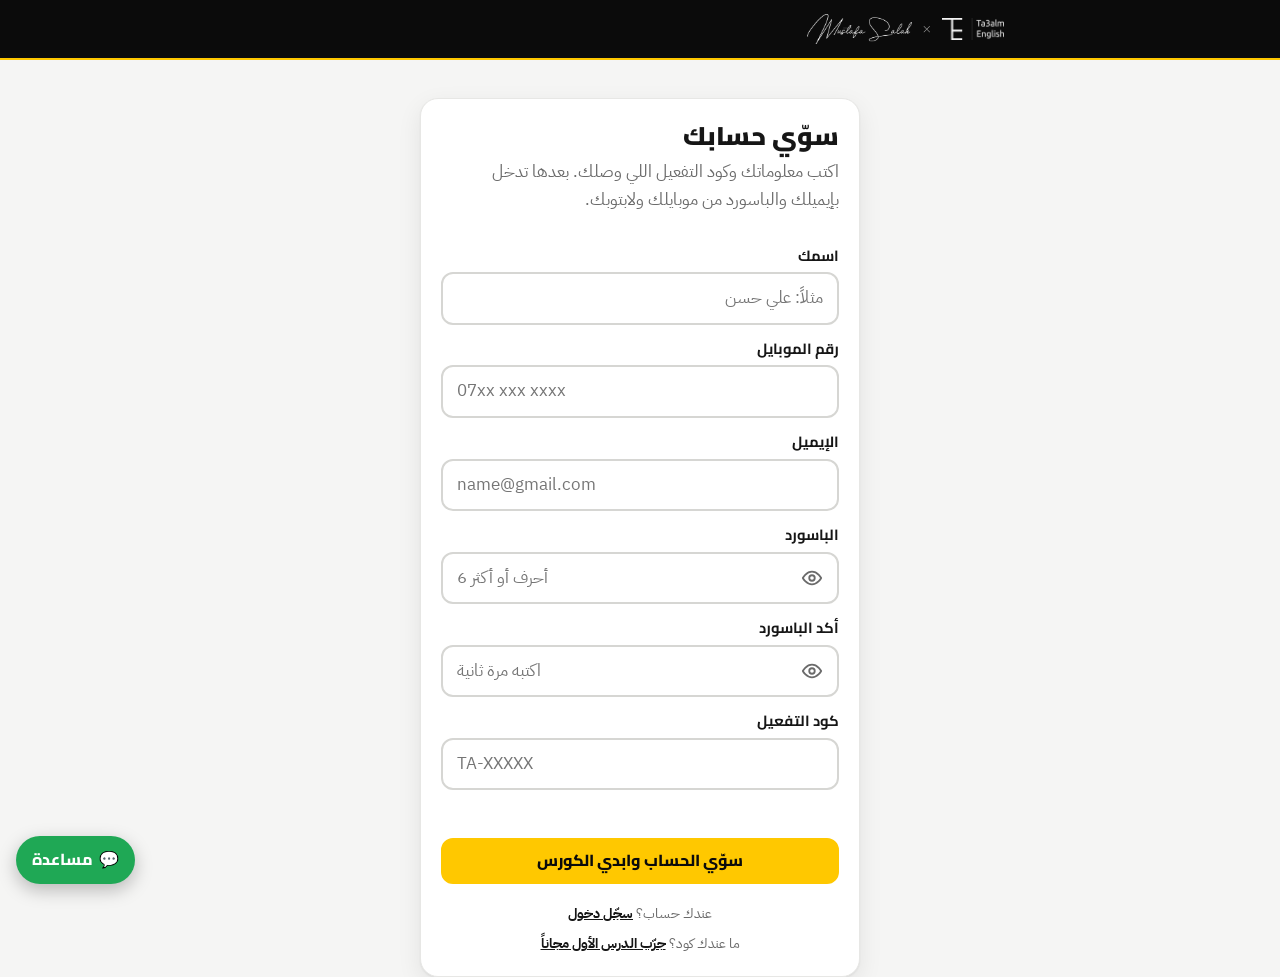
==== learn/index.html @ dda0426f "Student page v2: calm home, separate daily card, 'دروسي' page with lectures and homework tabs, botto" ====
<!DOCTYPE html>
<html lang="ar" dir="rtl">
<head>
<meta charset="utf-8">
<meta name="robots" content="noindex, nofollow, noarchive">
<meta name="viewport" content="width=device-width,initial-scale=1,viewport-fit=cover">
<meta name="theme-color" content="#0B0B0B">
<title>كورس مصطفى صلاح</title>
<meta name="description" content="منصة كورس مصطفى صلاح: محاضراتك وواجباتك يوم بيوم.">
<link rel="preconnect" href="https://fonts.googleapis.com">
<link rel="preconnect" href="https://fonts.gstatic.com" crossorigin>
<link href="https://fonts.googleapis.com/css2?family=Cairo:wght@600;700;800;900&family=IBM+Plex+Sans+Arabic:wght@300;400;500;600;700&display=swap" rel="stylesheet">
<link rel="stylesheet" href="/learn/shared.css">
<style>
.hero{background:var(--yellow);color:var(--black)}
.hero .inner{padding-block:26px 30px}
.hero h1{font-size:clamp(1.5rem,5vw,2.1rem);font-weight:900}
.hero .tag{font:600 1rem/1.5 var(--font-display);margin-top:4px}
.hero .meta{display:flex;gap:8px;flex-wrap:wrap;margin-top:12px}
.hero .meta .pill{background:rgba(255,255,255,.55);border-color:rgba(0,0,0,.12);color:var(--black)}
main .inner{padding-block:22px 60px}
section+section{margin-top:26px}
.sec-h{display:flex;align-items:baseline;gap:10px;margin-bottom:12px}
.sec-h h2{font-size:1.2rem;font-weight:800}

/* login */
.login{max-width:440px;margin:40px auto 0}
.login h1{font-size:1.6rem;font-weight:900}
.login .sub{margin:4px 0 18px}

/* day cards */
.day{overflow:hidden}
.day > summary{list-style:none;cursor:pointer;display:flex;align-items:center;gap:12px;padding:16px 18px}
.day > summary::-webkit-details-marker{display:none}
.dnum{flex:none;width:52px;height:52px;border-radius:14px;background:var(--paper);border:1px solid var(--line);display:flex;flex-direction:column;align-items:center;justify-content:center;font:900 1.15rem/1 var(--font-display)}
.dnum small{font:700 .62rem/1.2 var(--font-display);color:var(--muted)}
.day.today .dnum{background:var(--yellow);border-color:var(--yellow)}
.dtitle{flex:1;min-width:0}
.dtitle h3{font-size:1.02rem;font-weight:800}
.dtitle .k{font:700 .78rem/1.4 var(--font-display);color:var(--muted)}
.chev{flex:none;transition:transform .2s;color:var(--muted)}
.day[open] .chev{transform:rotate(180deg)}
.dbody{padding:0 18px 20px;display:flex;flex-direction:column;gap:16px}
.blk{border-top:1px dashed var(--line-2);padding-top:14px;display:flex;flex-direction:column;gap:10px}
.blk h4{margin:0;font:800 .98rem/1.4 var(--font-display)}
.note{background:var(--yellow-wash);border:1px solid #F2DE92;border-radius:12px;padding:12px 14px}
.sub-item{background:var(--paper);border:1px solid var(--line);border-radius:12px;padding:12px;display:flex;flex-direction:column;gap:8px}
.fb{background:var(--green-soft);border:1px solid #BFE6CF;border-radius:10px;padding:10px 12px;white-space:pre-wrap}
.fb b{font-family:var(--font-display)}
.days{display:flex;flex-direction:column;gap:12px}
.lockd{display:flex;align-items:center;gap:12px;padding:12px 16px;border-radius:14px;border:1px dashed var(--line-2);color:var(--muted)}
.lockd b{color:var(--ink-2);font-family:var(--font-display)}
.intro-grid{display:grid;gap:14px}
.day-open{all:unset;box-sizing:border-box;width:100%;cursor:pointer;display:flex;align-items:center;gap:12px;padding:16px 18px}
.day-open:focus-visible{outline:3px solid var(--black);outline-offset:-3px;border-radius:18px}
.day .go{flex:none;font:800 .88rem/1 var(--font-display);color:var(--ink-2)}
.day.today{border-color:var(--yellow)}
.today{padding:20px;display:flex;flex-direction:column;gap:6px;border:2px solid var(--black);box-shadow:0 5px 0 var(--black)}
.t-k{font:900 .9rem/1.4 var(--font-display);color:var(--gold)}
.t-sub{font:700 .82rem/1.4 var(--font-display);color:var(--muted)}
.t-title{font-size:1.45rem;font-weight:900;text-align:right}
.steps{list-style:none;margin:10px 0 6px;padding:0;display:flex;flex-direction:column;gap:8px}
.steps li{display:flex;align-items:center;gap:10px;font-weight:600}
.steps .ic{flex:none;width:26px;height:26px;border-radius:50%;border:2px solid var(--line-2);display:grid;place-items:center;font:900 .8rem/1 var(--font-display);background:#fff}
.steps li.ok{color:var(--muted)}
.steps li.ok .ic{background:var(--yellow);border-color:var(--black);color:var(--black)}
.steps li.wait .ic{border-color:var(--gold);background:var(--yellow-soft)}
.t-go{margin-top:6px;min-height:52px;font-size:1.05rem}
.t-next{text-align:center;margin-top:4px}
.fbnote{all:unset;box-sizing:border-box;cursor:pointer;width:100%;display:flex;align-items:center;gap:12px;padding:14px 16px;margin-bottom:18px;border-radius:16px;background:var(--green-soft);border:2px solid var(--green);color:var(--ink)}
.fbnote .fb-ic{font-size:1.6rem}
.fbnote .go{margin-inline-start:auto;font-weight:900}
#mtn{max-width:330px;margin-inline:auto}
.chps{display:flex;flex-wrap:wrap;gap:6px;justify-content:center;margin-bottom:12px}
.chp{padding:4px 12px 6px;border-radius:999px;font:800 .8rem/1.4 var(--font-display);border:1.5px solid var(--line-2);background:#fff;color:var(--muted)}
.chp.cur{background:var(--yellow);border-color:var(--black);color:var(--black)}
.chp.done{background:var(--green-soft);border-color:#BFE6CF;color:var(--green)}
.hero{position:relative;overflow:hidden}
.hero .inner{position:relative;z-index:1}
.hero::before{content:"";position:absolute;width:300px;height:300px;inset-inline-end:-90px;top:-70px;border-radius:50%;border:44px solid rgba(255,255,255,.28)}
.links{display:flex;flex-direction:column;gap:6px;align-items:flex-start}
.links{align-items:center;text-align:center;margin-top:4px}
.links a{color:var(--ink);font-weight:700}
.links span{color:var(--muted)}
.sent-box{background:var(--yellow-wash);border:1px solid #F2DE92;border-radius:14px;padding:14px;color:var(--ink,#111);font-size:1rem;line-height:1.8}
.pre{margin-bottom:12px;background:var(--yellow-wash);border-color:#F2DE92}
.pre-ok{text-align:center;align-items:center;line-height:1.7}.pre-ok-ic{font-size:2.4rem;line-height:1}.pre-ok-t{font-family:var(--font-display);font-size:1.35rem}.pre-ok-go{font-weight:700}
.mtn-svg{direction:ltr;display:block;width:100%;height:auto;border-radius:22px;border:2px solid var(--black);box-shadow:0 5px 0 var(--black);font-family:var(--font-body);background:#fff}
.mtn-sky{fill:var(--yellow-wash)} .mtn-sun{fill:var(--yellow);opacity:.9} .mtn-far{fill:#D9D6CB}
.mtn-main{fill:var(--black)} .mtn-snow{fill:#fff} .mtn-shade{fill:#2b2b2b}
.mtn-trail{fill:none;stroke:#5a5a5a;stroke-width:5;stroke-dasharray:2 9;stroke-linecap:round}
.mtn-prog{fill:none;stroke:var(--yellow);stroke-width:6;stroke-linecap:round}
.mtn-flag line{stroke:#fff;stroke-width:3} .mtn-flag-cloth{fill:var(--yellow);stroke:var(--black);stroke-width:1.5}
.mtn-camp{cursor:pointer} .mtn-camp:focus{outline:none}
.mtn-dot{fill:#3a3a3a;stroke:#8a8a8a;stroke-width:3}
.mtn-num{font:900 15px var(--font-body);text-anchor:middle;fill:#cfcfcf;pointer-events:none}
.mtn-camp.todo .mtn-num{font-size:12px}
.mtn-camp.done .mtn-dot{fill:var(--yellow);stroke:var(--black)} .mtn-camp.done .mtn-num{fill:var(--black)}
.mtn-camp.open .mtn-dot{fill:#fff;stroke:#bdbab0} .mtn-camp.open .mtn-num{fill:var(--black)}
.mtn-camp.cur .mtn-dot{fill:#fff;stroke:var(--yellow);stroke-width:4} .mtn-camp.cur .mtn-num{fill:var(--black)}
.mtn-pulse{fill:none;stroke:var(--yellow);stroke-width:3;transform-box:fill-box;transform-origin:center;animation:mtnpulse 1.8s ease-out infinite}
@keyframes mtnpulse{0%{transform:scale(.8);opacity:1}100%{transform:scale(1.6);opacity:0}}
.mtn-camp:focus-visible .mtn-dot{stroke:#fff;stroke-width:4}
.mtn-chip{fill:#fff;stroke:var(--black);stroke-width:1.5}
.mtn-camp.todo .mtn-chip{fill:#ECEAE2;stroke:#9a978d} .mtn-camp.cur .mtn-chip{fill:var(--yellow)}
.mtn-lab-t{font:800 13px var(--font-display);fill:#141414}
.mtn-lab.r .mtn-lab-t{text-anchor:start} .mtn-lab.l .mtn-lab-t{text-anchor:end} .mtn-lab.top .mtn-lab-t{text-anchor:middle}
.mtn-camp.todo .mtn-lab-t{fill:#6d6a62}
.mtn-climber{pointer-events:none} .mtn-climber-b{fill:#fff;stroke:var(--black);stroke-width:2.5} .mtn-climber-e{font-size:17px;text-anchor:middle}
/* clean dashboard */
.prog{position:relative;height:8px;border-radius:99px;background:rgba(0,0,0,.14);overflow:hidden;margin-top:14px;max-width:420px}
.prog i{position:absolute;top:0;bottom:0;right:0;width:0;background:var(--black);border-radius:99px;transition:width .6s}
#paidView,#freeView{display:flex;flex-direction:column;gap:22px}
#paidView[hidden],#freeView[hidden]{display:none}
.today .t-title{margin-top:2px}
.t-hint{text-align:center;color:var(--muted);font-weight:600;margin-top:2px}
.t-daily{text-align:center;font-weight:700;font-size:.92rem;color:var(--ink-2)}
.t-miss{text-align:center;font-weight:700;color:var(--red);font-size:.92rem}
.t-v{display:flex;flex-direction:column;gap:8px;margin-top:8px}
.t-v b{font-family:var(--font-display)}
.rows{padding:0;overflow:hidden}
.drow{all:unset;box-sizing:border-box;cursor:pointer;width:100%;display:flex;align-items:center;gap:12px;padding:13px 16px;border-bottom:1px solid var(--line)}
.drow:last-child{border-bottom:0}
.drow:focus-visible{outline:3px solid var(--black);outline-offset:-3px}
.dn{flex:none;width:34px;height:34px;border-radius:10px;background:var(--paper);display:grid;place-items:center;font:900 .95rem/1 var(--font-display)}
.dt{flex:1;min-width:0;white-space:nowrap;overflow:hidden;text-overflow:ellipsis}
.dt b{font:700 .97rem/1.4 var(--font-display)}
.dt b.en{direction:ltr;unicode-bidi:isolate}
.st{flex:none;font:800 .78rem/1 var(--font-display);padding:5px 9px 7px;border-radius:99px}
.st.todo{background:var(--line);color:var(--ink-2)}
.st.ok{background:var(--green-soft);color:var(--green)} .st.wait{background:var(--yellow-soft);color:var(--gold)} .st.bad{background:var(--red-soft);color:var(--red)}
.chev{flex:none;color:var(--muted);font-size:1.3rem;line-height:1}
.row-more{all:unset;box-sizing:border-box;cursor:pointer;width:100%;text-align:center;padding:13px;min-height:48px;font:800 .9rem/1 var(--font-display);color:var(--ink-2)}
.wide{width:100%}
.start-vids{padding:16px;display:grid;gap:16px}
@media (min-width:640px){.start-vids{grid-template-columns:1fr 1fr}}
.start-vids .t-v{margin:0}
.fsteps{list-style:none;margin:0;padding:0;display:flex;flex-direction:column;gap:14px}
.fstep{display:flex;gap:14px;padding:18px;align-items:flex-start}
.fn{flex:none;width:34px;height:34px;border-radius:50%;background:var(--black);color:var(--yellow);display:grid;place-items:center;font:900 1rem/1 var(--font-display)}
.fb-body{flex:1;min-width:0;display:flex;flex-direction:column;gap:10px}
.fb-body h3{font-size:1.15rem;font-weight:900}
.fb-body p{margin:0}
.fstep .pre{margin:0;background:none;border:0;box-shadow:none;padding:0}
.pre-done{padding:18px;display:flex;flex-direction:column;gap:6px;background:var(--yellow-wash);border-color:#F2DE92;line-height:1.8}
.pre-done p{margin:0}
.pre-done .pre-ok-t{font:900 1.2rem/1.4 var(--font-display)}
.pre-done .pre-ok-go{font-weight:700}
.actd{padding:14px 18px}
.actd summary{cursor:pointer;font:800 .95rem/1.4 var(--font-display);list-style:none}
.actd summary::-webkit-details-marker{display:none}
.actd form{margin-top:10px}
.lesson-body{flex:1;overflow:auto;padding-block:18px 40px}
.lesson-body .stack{gap:10px}
.lesson-body b{font-family:var(--font-display)}
/* home v2 */
.prog{height:10px!important;background:rgba(255,255,255,.75)!important;max-width:none!important}
.prog i{background:var(--black)!important}
.intro-top{padding:16px;display:flex;flex-direction:column;gap:10px}
.intro-top h2{font-size:1.15rem;font-weight:900}
.dcard{all:unset;box-sizing:border-box;cursor:pointer;width:100%;display:flex;align-items:center;gap:14px;padding:14px 16px;min-height:64px;border-radius:18px;background:var(--card);border:1px solid var(--line);box-shadow:var(--shadow)}
.dcard:focus-visible{outline:3px solid var(--black);outline-offset:2px}
.dcard .d-ic{flex:none;width:44px;height:44px;border-radius:50%;background:var(--yellow-soft);display:grid;place-items:center;font-size:1.3rem}
.dcard .d-tx{flex:1;min-width:0;display:flex;flex-direction:column}
.dcard .d-k{font:700 .9rem/1.4 var(--font-display);color:var(--muted)}
.dcard .d-t{font:800 1.05rem/1.4 var(--font-display);direction:ltr;text-align:right;unicode-bidi:isolate}
.dcard .d-ok{flex:none;font:800 .9rem/1 var(--font-display);color:var(--green)}
.all-link{all:unset;box-sizing:border-box;cursor:pointer;align-self:flex-start;min-height:44px;display:inline-flex;align-items:center;font:800 1rem/1 var(--font-display);color:var(--ink);text-decoration:underline;text-underline-offset:5px}
.miss-line{all:unset;box-sizing:border-box;cursor:pointer;width:100%;min-height:44px;display:flex;align-items:center;gap:8px;padding:10px 14px;border-radius:12px;background:var(--yellow-wash);color:var(--ink-2);font:600 1rem/1.5 var(--font-body)}
.miss-line .go{margin-inline-start:auto;font-weight:800}
.logout-link{all:unset;box-sizing:border-box;cursor:pointer;display:block;margin:36px auto 0;min-height:44px;padding:10px 16px;color:var(--muted);font:600 1rem/1.5 var(--font-body);text-decoration:underline;text-underline-offset:4px}
.t-next{font-size:1rem!important}
.drow{min-height:56px}
.dt b{font-size:1rem}
/* bottom navigation */
body.has-nav main .inner{padding-bottom:110px}
.bnav{position:fixed;inset:auto 0 0 0;z-index:60;display:flex;background:var(--black);padding-bottom:env(safe-area-inset-bottom,0px);box-shadow:0 -2px 0 var(--yellow)}
.bnav button{all:unset;box-sizing:border-box;cursor:pointer;flex:1;min-height:60px;display:flex;flex-direction:column;align-items:center;justify-content:center;gap:2px;color:#bbb;font:800 .95rem/1.2 var(--font-display)}
.bnav button span{font-size:1.25rem;line-height:1}
.bnav button[aria-current="page"]{color:var(--yellow)}
.bnav button:focus-visible{outline:3px solid var(--yellow);outline-offset:-4px}
/* WhatsApp help, bottom left on every page */
.wa-help{position:fixed;left:max(16px,env(safe-area-inset-left,0px));bottom:calc(16px + env(safe-area-inset-bottom,0px));z-index:110;display:inline-flex;align-items:center;gap:6px;min-height:48px;padding:0 16px 2px;border-radius:999px;background:#1FA855;color:#fff;font:800 1rem/1 var(--font-display);text-decoration:none;box-shadow:0 6px 18px rgba(0,0,0,.25)}
body.has-nav .wa-help{bottom:calc(76px + env(safe-area-inset-bottom,0px))}
body.in-lesson .wa-help{bottom:calc(16px + env(safe-area-inset-bottom,0px))}
/* my lessons */
.page-h{font-size:1.5rem;font-weight:900;margin-bottom:14px}
.tabs{display:flex;gap:6px;padding:5px;border-radius:16px;background:var(--line);margin-bottom:18px}
.tabs button{all:unset;box-sizing:border-box;cursor:pointer;flex:1;min-height:46px;display:grid;place-items:center;border-radius:12px;font:800 1.02rem/1 var(--font-display);color:var(--ink-2)}
.tabs button[aria-selected="true"]{background:var(--card);color:var(--black);box-shadow:var(--shadow)}
.tabs button:focus-visible{outline:3px solid var(--black);outline-offset:-3px}
.chg{border-radius:18px;background:var(--card);border:1px solid var(--line);margin-bottom:14px;overflow:hidden}
.chg > summary{list-style:none;cursor:pointer;display:flex;align-items:center;gap:10px;padding:14px 16px;min-height:64px}
.chg > summary::-webkit-details-marker{display:none}
.chg .cg-t{flex:1;min-width:0;display:flex;flex-direction:column}
.chg .cg-t b{font:900 1.05rem/1.4 var(--font-display)}
.chg .cg-t span{color:var(--muted);font-size:.95rem}
.chg .cg-ch{flex:none;color:var(--muted);font:700 .9rem/1 var(--font-display)}
.chg[open] .cg-ch .c, .chg:not([open]) .cg-ch .o{display:none}
.chg.locked > summary{color:var(--muted)}
.lrows{border-top:1px solid var(--line)}
.lrow{all:unset;box-sizing:border-box;cursor:pointer;width:100%;position:relative;display:flex;align-items:center;gap:12px;padding:12px 16px;min-height:64px;border-bottom:1px solid var(--line)}
.lrow:last-child{border-bottom:0}
.lrow:focus-visible{outline:3px solid var(--black);outline-offset:-3px}
.lrow .ln{flex:none;width:40px;height:40px;border-radius:50%;display:grid;place-items:center;background:var(--paper);border:1.5px solid var(--line-2);font:900 1rem/1 var(--font-display)}
.lrow .lt{flex:1;min-width:0;display:flex;flex-direction:column}
.lrow .lt b{font:800 1.02rem/1.4 var(--font-display);white-space:nowrap;overflow:hidden;text-overflow:ellipsis}
.lrow .lt b.en{direction:ltr;text-align:right;unicode-bidi:isolate}
.lrow .lt span{font-size:.95rem;color:var(--muted)}
.lrow .lsub{display:flex;gap:8px;align-items:baseline;white-space:nowrap;overflow:hidden;min-width:0}
.lrow .lsub > span{flex:none}
.lrow .lsub .e{flex:1 1 auto;min-width:0;overflow:hidden;text-overflow:ellipsis;text-align:right;unicode-bidi:isolate}
.lrow .lgo{flex:none;color:var(--muted);font-size:1.3rem}
.lrow.done .ln{background:var(--green-soft);border-color:#BFE6CF;color:var(--green)}
.lrow.done .lt span.st-t{color:var(--green);font-weight:700}
.lrow.today{background:var(--yellow);border-bottom-color:var(--yellow)}
.lrow.today .ln{background:var(--black);border-color:var(--black);color:var(--yellow)}
.lrow.today .lt span{color:var(--black);font-weight:700}
.lrow.locked{cursor:default;opacity:.55}
.lrow.locked .ln{font-size:.95rem}
.lrow .lbar{position:absolute;inset:auto 16px 4px 16px;height:3px;border-radius:3px;background:var(--line)}
.lrow .lbar i{display:block;height:100%;border-radius:3px;background:var(--black)}
.hw-missed{margin-bottom:18px}
.hw-missed h2{font-size:1.05rem;font-weight:900;margin-bottom:8px}
.hw-missed .lrows{border:1px solid var(--line);border-radius:18px;background:var(--card);overflow:hidden}
.lesson{position:fixed;inset:0;z-index:100;background:var(--paper);display:flex;flex-direction:column}
.lesson-bar{flex:none;display:flex;align-items:center;gap:12px;background:var(--black);color:#fff;
  padding:calc(10px + env(safe-area-inset-top,0px)) max(16px,env(safe-area-inset-right,0px)) 10px max(16px,env(safe-area-inset-left,0px));box-shadow:0 2px 0 var(--yellow)}
.lesson-bar b{font:800 .95rem/1.3 var(--font-display);white-space:nowrap;overflow:hidden;text-overflow:ellipsis;min-width:0}
.lesson iframe{flex:1;width:100%;border:0;background:var(--paper)}
</style>
  <!-- Meta Pixel -->
  <script>
    !function(f,b,e,v,n,t,s){if(f.fbq)return;n=f.fbq=function(){n.callMethod?
    n.callMethod.apply(n,arguments):n.queue.push(arguments)};if(!f._fbq)f._fbq=n;
    n.push=n;n.loaded=!0;n.version='2.0';n.queue=[];t=b.createElement(e);t.async=!0;
    t.src=v;s=b.getElementsByTagName(e)[0];s.parentNode.insertBefore(t,s)}(window,
    document,'script','https://connect.facebook.net/en_US/fbevents.js');
    fbq('init', '1276107000741413');
    fbq('track', 'PageView');
  </script>
  <noscript><img height="1" width="1" style="display:none" alt=""
    src="https://www.facebook.com/tr?id=1276107000741413&ev=PageView&noscript=1" /></noscript>
  <!-- End Meta Pixel -->
</head>
<body>
<header class="bar"><div class="inner">
  <div class="lock" id="lock"></div>
  <div class="sp"></div>
  <span class="chip" id="dayChip" hidden>اليوم <b id="dayNum">1</b>/<span id="dayTot">30</span></span>
</div></header>

<div id="vLogin">
  <div class="inner">
    <form class="login card pad stack" id="loginForm" novalidate>
      <div>
        <h1 id="loginTitle">كورس مصطفى صلاح</h1>
        <p class="sub muted" id="loginSub">ما راح تحفظ، راح تحجي.</p>
      </div>
      <div class="field" data-m="act free"><label for="name">اسمك</label>
        <input class="input" id="name" autocomplete="name" placeholder="مثلاً: علي حسن"></div>
      <div class="field" data-m="act free"><label for="phone">رقم الموبايل</label>
        <input class="input en" id="phone" type="tel" inputmode="numeric" autocomplete="tel" placeholder="07xx xxx xxxx" maxlength="16"></div>
      <div class="field" data-m="login act free forgot"><label for="email" id="emailLabel">الإيميل</label>
        <input class="input en" id="email" type="email" inputmode="email" autocomplete="email" autocapitalize="none" placeholder="name@gmail.com"></div>
      <div class="field" data-m="login act free reset"><label for="pw">الباسورد</label>
        <input class="input en" id="pw" type="password" autocomplete="current-password" placeholder="6 أحرف أو أكثر"></div>
      <div class="field" data-m="act free reset"><label for="pw2">أكد الباسورد</label>
        <input class="input en" id="pw2" type="password" autocomplete="new-password" placeholder="اكتبه مرة ثانية"></div>
      <div class="field" data-m="act"><label for="code">كود التفعيل</label>
        <input class="input en" id="code" autocapitalize="characters" autocomplete="one-time-code" placeholder="TA-XXXXX"></div>
      <div class="field" data-m="free"><label for="goal">ليش تتعلم إنكليزي؟</label>
        <select class="input" id="goal"><option value="">اختار</option><option>للشغل</option><option>للدراسة</option><option>للسفر</option><option>أريد أحچي بثقة</option><option>غيرها</option></select></div>
      <div class="field" data-m="free"><label for="city">المحافظة</label>
        <select class="input" id="city"><option value="">اختار محافظتك</option><option>البصرة</option><option>بغداد</option><option>أربيل</option><option>الأنبار</option><option>بابل</option><option>حلبجة</option><option>دهوك</option><option>ديالى</option><option>ذي قار</option><option>السليمانية</option><option>صلاح الدين</option><option>القادسية</option><option>كربلاء</option><option>كركوك</option><option>المثنى</option><option>ميسان</option><option>النجف</option><option>نينوى</option><option>واسط</option><option>خارج العراق</option></select></div>
      <div class="field" data-m="pre"><label for="pay">شلون تحب تدفع؟</label>
        <select class="input" id="pay"><option value="">اختار</option><option>كاش ويا المندوب</option><option>حوالة إلكترونية</option></select></div>
      <div class="err small" id="loginErr" role="alert"></div>
      <button class="btn y" id="loginBtn">دخول</button>
      <div class="links small" id="loginLinks"></div>
    </form>
  </div>
</div>

<div id="vApp" hidden>
  <div class="hero" id="hero"><div class="inner">
    <h1 id="hello">أهلاً 👋</h1>
    <div class="tag" id="heroTag"></div>
    <div class="prog" id="prog"><i id="progBar"></i></div>
    <div class="meta" id="heroMeta" hidden></div>
  </div></div>
  <main><div class="inner">
    <!-- home -->
    <div id="vHome">
      <button type="button" class="fbnote" id="fbNote" hidden></button>
      <div id="paidView" hidden>
        <div class="card intro-top" id="introTop" hidden></div>
        <div class="today card" id="today"></div>
        <button type="button" class="dcard card" id="dailyCard" hidden></button>
        <button type="button" class="all-link" id="allLink">كل المحاضرات ←</button>
        <button type="button" class="miss-line" id="missLine" hidden></button>
        <section id="daysSec">
          <div class="sec-h"><h2>كل الأيام</h2></div>
          <div class="rows card" id="days"></div>
        </section>
        <button type="button" class="btn ghost wide" id="mtnToggle">🏔️ شوف رحلتك</button>
        <div id="mtnBox" class="stack" hidden><div class="sec-h"><h2>رحلتك</h2><span class="muted small" id="mtnMeta"></span></div><div class="chps" id="chPills" hidden></div><div id="mtn"></div></div>
      </div>

      <!-- free lesson: three steps, nothing else -->
      <div id="freeView" hidden>
        <div class="card pre-done" id="preDone" hidden></div>
        <ol class="fsteps">
          <li class="card fstep"><span class="fn">1</span><div class="fb-body"><h3>شوف المقدمة</h3><div class="intro-grid" id="fIntro"></div></div></li>
          <li class="card fstep"><span class="fn">2</span><div class="fb-body"><h3>المحاضرة الأولى وواجبها</h3>
            <p class="muted">فيديو المحاضرة، والملزمة وألعابها، وشرح واجب المحاكاة، وبالآخر تسجّل صوتك.</p>
            <button type="button" class="btn y" id="fLesson">افتح الدرس ←</button></div></li>
          <li class="card fstep" id="preStep"><span class="fn">3</span><div class="fb-body" id="preBox"></div></li>
        </ol>
        <details class="actd card">
          <summary id="actTitle">🔑 وصلك كود التفعيل؟</summary>
          <form class="stack" id="actBox">
            <div class="row"><input class="input en" id="actCode" placeholder="TA-XXXXX" autocapitalize="characters" style="flex:1;min-width:0"><button class="btn">فعّل</button></div>
            <div class="err small" id="actErr"></div>
          </form>
        </details>
      </div>
      <button type="button" class="logout-link" id="logout">تسجيل الخروج</button>
    </div>

    <!-- my lessons: lectures | homework -->
    <div id="vLessons" hidden>
      <h1 class="page-h">دروسي</h1>
      <div class="tabs" role="tablist">
        <button type="button" role="tab" id="tLec" aria-selected="true" aria-controls="tabLec">المحاضرات</button>
        <button type="button" role="tab" id="tHw" aria-selected="false" aria-controls="tabHw">الواجبات</button>
      </div>
      <div id="tabLec" role="tabpanel"></div>
      <div id="tabHw" role="tabpanel" hidden></div>
    </div>
  </div></main>
  <nav class="bnav" id="bnav" hidden aria-label="التنقل">
    <button type="button" data-v="home" aria-current="page"><span aria-hidden="true">🏠</span>الرئيسية</button>
    <button type="button" data-v="lessons"><span aria-hidden="true">📚</span>دروسي</button>
  </nav>
</div>

<a class="wa-help" id="waHelp" target="_blank" rel="noopener" hidden><span aria-hidden="true">💬</span> مساعدة</a>

<div class="lesson" id="lesson" hidden>
  <div class="lesson-bar"><button type="button" class="chip" id="lessonBack">→ رجوع</button><b id="lessonTitle"></b></div>
  <div class="lesson-body" id="lessonBody" hidden></div>
  <iframe id="lessonFrame" title="الدرس" allow="microphone;encrypted-media;fullscreen;picture-in-picture" allowfullscreen></iframe>
</div>

<script src="/learn/config.js"></script>
<script src="/learn/brand.js"></script>
<script src="/learn/common.js"></script>
<script src="/learn/mountain.js"></script>
<script>
(function () {
  const { call, esc, store, fileUrl, toast, when, recorder } = Learn;
  const $ = id => document.getElementById(id);
  $('lock').innerHTML = `<img class="sig" src="${BRAND.sig}" alt="Mustafa Salah"><span class="x">×</span><img src="${BRAND.logo}" alt="Ta3alm English">`;
  let token = store.get('learn_token');
  let data = null;

  function show(v) { $('vLogin').hidden = v !== 'login'; $('vApp').hidden = v !== 'app'; $('dayChip').hidden = v !== 'app'; if (v !== 'app') document.body.classList.remove('has-nav'); }
  // help on WhatsApp, on every screen
  if (window.SUPPORT_WA) { $('waHelp').href = `https://wa.me/${window.SUPPORT_WA}?text=${encodeURIComponent('هلا، عندي سؤال عن الكورس')}`; $('waHelp').hidden = false; }

  // ---------- two screens: home | my lessons (lectures, homework) ----------
  let view = 'home', tab = 'lec';
  function setView(v, t) {
    view = v; if (t) tab = t;
    $('vHome').hidden = v !== 'home'; $('vLessons').hidden = v !== 'lessons'; $('hero').hidden = v !== 'home';
    document.querySelectorAll('#bnav button').forEach(b => b.dataset.v === v ? b.setAttribute('aria-current', 'page') : b.removeAttribute('aria-current'));
    $('tLec').setAttribute('aria-selected', tab === 'lec'); $('tHw').setAttribute('aria-selected', tab === 'hw');
    $('tabLec').hidden = tab !== 'lec'; $('tabHw').hidden = tab !== 'hw';
    if (v === 'lessons' && data) renderLessons();
    scrollTo(0, 0);
  }
  document.querySelectorAll('#bnav button').forEach(b => b.onclick = () => setView(b.dataset.v));
  $('tLec').onclick = () => setView('lessons', 'lec');
  $('tHw').onclick = () => setView('lessons', 'hw');
  $('allLink').onclick = () => setView('lessons', 'lec');
  $('missLine').onclick = () => setView('lessons', 'hw');

  // ---------- login / sign up ----------
  const params = new URLSearchParams(location.search);
  const SOURCE = params.get('src') || params.get('utm_source') || (document.referrer ? new URL(document.referrer).hostname : '') || 'direct';
  const WA = window.SUPPORT_WA ? 'https://wa.me/' + window.SUPPORT_WA : null;
  // new visitors sign up first; a device that already had an account opens on "log in"
  const PRE = params.has('preorder');
  // Meta Pixel events. Purchase carries the course price (39,000 IQD until launch, then 49,000).
  function px(ev) {
    try {
      if (!window.fbq) return;
      if (ev === 'Purchase') fbq('track', 'Purchase', { value: Date.now() < Date.UTC(2026, 11, 13, 14) ? 39000 : 49000, currency: 'IQD' });
      else fbq('track', ev);
    } catch (e) { /* never block the page */ }
  }
  const RESET = params.get('reset');
  let mode = RESET ? 'reset' : params.has('free') ? 'free' : (params.has('login') || store.get('has_account') ? 'login' : 'act');
  const MODES = {
    login: { t: 'سجّل دخول', s: 'أهلاً بيك مرة ثانية 👋 ادخل بإيميلك أو رقم موبايلك، والباسورد.', b: 'دخول',
      l: `<a href="#" data-go="act">ما عندك حساب؟ سوّي حساب</a><a href="#" data-go="forgot">نسيت الباسورد؟</a>` },
    forgot: { t: 'نسيت الباسورد؟', s: 'اكتب إيميلك أو رقم موبايلك اللي سجلت بيه، ونرسلك رابط على إيميل حسابك تحط بيه باسورد جديد.', b: 'أرسل الرابط',
      l: `<a href="#" data-go="login">رجوع لتسجيل الدخول</a>${WA ? `<a href="${WA}" target="_blank" rel="noopener">ما وصلك شي؟ راسلنا على واتساب</a>` : ''}` },
    reset: { t: 'باسورد جديد 🔑', s: 'اكتب باسورد جديد لحسابك، وبعدها تدخل مباشرة.', b: 'احفظ وادخل',
      l: `<a href="#" data-go="forgot">الرابط ما يشتغل؟ اطلب رابط جديد</a>` },
    act: { t: 'سوّي حسابك', s: 'اكتب معلوماتك وكود التفعيل اللي وصلك. بعدها تدخل بإيميلك والباسورد من موبايلك ولابتوبك.', b: 'سوّي الحساب وابدي الكورس',
      l: `<span>عندك حساب؟ <a href="#" data-go="login">سجّل دخول</a></span><span>ما عندك كود؟ <a href="/learn/free">جرّب الدرس الأول مجاناً</a></span>` },
    free: { t: 'درسك الأول مجاناً 🎁', s: 'سوّي حسابك، وشوف المقدمة والمحاضرة الأولى، وجرّب واجب المحاكاة.', b: 'ابدي الدرس المجاني',
      l: `<span>عندك حساب؟ <a href="#" data-go="login">سجّل دخول</a></span>` },
  };
  function setMode(m) {
    mode = m; const M = MODES[m]; $('loginBtn').hidden = false;
    $('loginTitle').textContent = M.t; $('loginSub').textContent = M.s; $('loginBtn').textContent = M.b;
    const either = m === 'login' || m === 'forgot';             // these two take the email or the mobile number
    $('emailLabel').textContent = either ? 'الإيميل أو رقم الموبايل' : 'الإيميل';
    $('email').type = either ? 'text' : 'email';
    $('email').inputMode = either ? 'text' : 'email';
    $('email').placeholder = either ? 'name@gmail.com أو 07xx xxx xxxx' : 'name@gmail.com';
    $('loginLinks').innerHTML = M.l; $('loginErr').textContent = '';
    document.querySelectorAll('#loginForm [data-m]').forEach(f => {
      const ms = f.dataset.m.split(' ');
      f.hidden = !(ms.includes(m) || (PRE && m === 'free' && ms.includes('pre')));
    });
    if (PRE && m === 'free') {
      $('loginTitle').textContent = 'احجز مقعدك بسعر الإطلاق 🎟️';
      $('loginSub').textContent = 'سجّل حجزك هسة بدون دفع، ونتواصل وياك بأسرع وقت حتى نثبّت حجزك. وبنفس الوقت شوف الدرس الأول مجاناً.';
      $('loginBtn').textContent = 'احجز مقعدي';
    }
    $('pw').autocomplete = m === 'login' ? 'current-password' : 'new-password';
    $('pw').placeholder = m === 'reset' ? 'الباسورد الجديد: 6 أحرف أو أكثر' : '6 أحرف أو أكثر';
    $('pw2').value = '';
    $('loginLinks').querySelectorAll('[data-go]').forEach(a => a.onclick = e => { e.preventDefault(); setMode(a.dataset.go); });
  }
  setMode(mode);
  // Iraqi mobile: 07 then 5/7/8/9 then 8 digits (spaces, +964 and 00964 are fine)
  function iraqiMobile(v) {
    let d = (v || '').replace(/\D/g, '').replace(/^00/, '');
    if (d.startsWith('964')) d = '0' + d.slice(3);
    if (d.length === 10 && d.startsWith('7')) d = '0' + d;
    return /^07[5789]\d{8}$/.test(d) ? d : null;
  }
  $('loginForm').onsubmit = async e => {
    e.preventDefault();
    const err = $('loginErr'), v = id => $(id).value.trim();
    err.textContent = '';
    const fail = (msg, id) => { err.textContent = msg; if (id) $(id).focus(); };
    if (mode === 'forgot' || mode === 'reset') return forgotOrReset(err, v, fail);
    if (mode !== 'login') {
      if (!v('name')) return fail('اكتب اسمك.', 'name');
      if (!iraqiMobile(v('phone'))) return fail('اكتب رقم موبايلك العراقي الصحيح: 11 رقم يبدي بـ 07، مثل 0770 123 4567', 'phone');
    }
    const emailOk = /^[^@\s]+@[^@\s]+\.[A-Za-z]{2,}$/.test(v('email'));
    if (mode === 'login' ? !(emailOk || iraqiMobile(v('email'))) : !emailOk)
      return fail(mode === 'login' ? 'اكتب إيميلك أو رقم موبايلك اللي سجلت بيه.' : 'اكتب إيميلك صح، مثل name@gmail.com', 'email');
    if ($('pw').value.length < 6) return fail(mode === 'login' ? 'اكتب الباسورد.' : 'الباسورد لازم يكون 6 أحرف أو أكثر.', 'pw');
    if (mode !== 'login' && $('pw2').value !== $('pw').value) return fail('الباسوردين مو نفس الشي. اكتبهن مرة ثانية.', 'pw2');
    if (mode === 'act' && !v('code')) return fail('اكتب كود التفعيل.', 'code');
    if (mode === 'free' && !v('city')) return fail('اختار محافظتك.', 'city');
    if (mode === 'free' && PRE && !v('pay')) return fail('اختار شلون تحب تدفع.', 'pay');
    const btn = $('loginBtn'); btn.disabled = true;
    try {
      const body = { email: v('email'), password: $('pw').value };
      const r = mode === 'login' ? await call('/api/login', { method: 'POST', json: body })
        : await call('/api/register', { method: 'POST', json: { ...body, name: v('name'), phone: v('phone'), free: mode === 'free',
            code: v('code'), goal: v('goal'), city: v('city'), source: SOURCE, preorder: PRE && mode === 'free', pay: v('pay') } });
      token = r.token; store.set('learn_token', token); store.set('has_account', '1');
      if (mode !== 'login') px(PRE && mode === 'free' ? 'Lead' : mode === 'act' ? 'Purchase' : 'CompleteRegistration');
      await load(true);
    } catch (x) { err.textContent = x.message; }
    finally { btn.disabled = false; }
  };
  async function forgotOrReset(err, v, fail) {
    const btn = $('loginBtn'); btn.disabled = true;
    try {
      if (mode === 'forgot') {
        if (!(/^[^@\s]+@[^@\s]+\.[A-Za-z]{2,}$/.test(v('email')) || iraqiMobile(v('email'))))
          return fail('اكتب إيميلك أو رقم موبايلك اللي سجلت بيه.', 'email');
        let r;
        try { r = await call('/api/forgot', { method: 'POST', json: { email: v('email') } }); }
        catch (x) {
          if (x.status !== 503) throw x;
          err.innerHTML = WA ? `راسلنا على <a href="${WA}" target="_blank" rel="noopener">واتساب</a> حتى نطلعلك باسورد جديد.` : x.message;
          return;
        }
        $('loginTitle').textContent = '📩 شوف إيميلك';
        $('loginSub').textContent = '';
        document.querySelectorAll('#loginForm [data-m]').forEach(f => f.hidden = true);
        btn.hidden = true;
        if (r.no_email) {
          $('loginTitle').textContent = 'نسيت الباسورد؟';
          err.innerHTML = `<div class="sent-box">حسابك ما بيه إيميل، فما نكدر نرسلك رابط. ${WA ? `راسلنا على <a href="${WA}" target="_blank" rel="noopener">واتساب</a>` : 'راسلنا على واتساب'} ونطلعلك باسورد جديد.</div>`;
          return;
        }
        const where = r.to ? `على إيميل حسابك <b class="en" dir="ltr">${esc(r.to)}</b>` : `إذا <b class="en" dir="ltr">${esc(v('email'))}</b> عنده حساب`;
        err.innerHTML = `<div class="sent-box">دزّينا رابط تغيير الباسورد ${where}.<br>
          افتح البريد، وإذا ما لكيته شوف الـ <b>Spam</b>. الرابط يشتغل 30 دقيقة.</div>`;
        return;
      }
      if ($('pw').value.length < 6) return fail('الباسورد لازم يكون 6 أحرف أو أكثر.', 'pw');
      if ($('pw2').value !== $('pw').value) return fail('الباسوردين مو نفس الشي. اكتبهن مرة ثانية.', 'pw2');
      const r = await call('/api/reset', { method: 'POST', json: { token: RESET, password: $('pw').value } });
      history.replaceState(null, '', location.pathname);
      token = r.token; store.set('learn_token', token); store.set('has_account', '1');
      toast('✅ تغيّر الباسورد');
      await load(true);
    } catch (x) { err.textContent = x.message; }
    finally { btn.disabled = false; }
  }
  $('logout').onclick = async () => {
    try { await call('/api/logout', { method: 'POST', token }); } catch (e) {}
    store.set('learn_token', null); token = null; setMode('login'); show('login');
  };

  // ---------- data ----------
  async function load(first) {
    try { data = await call('/api/me', { token }); }
    catch (x) {
      if (x.status === 401) { store.set('learn_token', null); token = null; show('login'); return; }
      toast(x.message); return;
    }
    render(first);
  }

  const chap = n => (data.chapters[String(n)] || {});
  // every homework of a day: its own (imitation / review / challenge) + the Daily English clip
  const hwsOf = day => [day.homework, day.daily].filter(Boolean);
  const doneCount = day => hwsOf(day).filter(h => h.submissions.length).length;
  const dailyLine = day => day.daily ? `<div class="t-daily">🎧 + الواجب الثاني: <span class="en" dir="ltr">${esc(day.daily.title)}</span></div>` : '';

  function dayLabel(d) {
    if (d.kind === 'intro') return { k: 'اليوم الأول', t: 'البداية: المقدمة وشرح واجب المحاكاة', en: false };
    if (d.kind === 'lecture') return { k: `${chap(d.chapter).ar || ''} · المحاضرة ${d.lecture} + واجب المحاكاة A`, t: d.title, en: true };
    if (d.kind === 'homework') return { k: `المحاضرة ${d.lecture} · ${d.title}`, t: `واجب المحاكاة ${d.homework ? d.homework.key.slice(-1) : 'B'} 🎙️`, en: false };
    if (d.kind === 'review' && d.final) return { k: 'المراجعة النهائية', t: `مراجعة نهائية ${d.final} 🏁`, en: false };
    if (d.kind === 'review') return { k: `${chap(d.chapter).ar || ''} · مراجعة الفصل`, t: `مراجعة الفصل ${d.review || ''} 🔁`, en: false };
    if (d.kind === 'rest') return { k: 'يوم مراجعة', t: 'ماكو شي جديد اليوم', en: false };
    if (d.kind === 'capstone') return { k: `${chap(d.chapter).ar || ''} · التحدي النهائي`, t: d.title, en: true };
    return { k: 'التحدي النهائي', t: d.last ? 'آخر يوم لتسليم فيديو التحدي' : 'يوم تسجيل فيديو التحدي', en: false };
  }

  // little per-device memory: lessons opened, corrections already seen, intro watched
  const mem = {
    get(k, d) { try { const v = JSON.parse(store.get(k)); return v == null ? d : v; } catch (e) { return d; } },
    set(k, v) { store.set(k, JSON.stringify(v)); },
  };
  let tick = null;

  $('actBox').onsubmit = async e => {
    e.preventDefault(); $('actErr').textContent = '';
    try { await call('/api/activate', { method: 'POST', json: { code: $('actCode').value }, token }); px('Purchase'); toast('🎉 انفتحلك الكورس الكامل'); load(true); }
    catch (x) { $('actErr').textContent = x.message; }
  };

  function renderPre() {
    const d = data, box = $('preBox');
    box.hidden = !d.trial;
    if (!d.trial) return;
    $('preStep').hidden = !!d.preorder;
    $('preDone').hidden = !d.preorder;
    if (d.preorder) {
      $('preDone').innerHTML = `<b class="pre-ok-t">🎉 تم حجز مقعدك بنجاح!</b>
        <p>مقعدك محجوز بسعر الإطلاق. راح نتواصل وياك على واتساب بأسرع وقت حتى نثبّت حجزك.</p>
        <p class="pre-ok-go">ولحد ذاك الوقت، ابدي بدرسك المجاني 👇</p>`;
      return;
    }
    box.innerHTML = `<h3>عجبك؟ احجز مقعدك</h3>
      <p class="muted">بسعر الإطلاق، وبدون دفع هسة. نتواصل وياك بأسرع وقت حتى نثبّت حجزك.</p>
      <div class="row"><select class="input" id="prePay" style="flex:1;min-width:0"><option value="">شلون تحب تدفع؟</option><option>كاش ويا المندوب</option><option>حوالة إلكترونية</option></select>
      <button type="button" class="btn y" id="preGo">احجز</button></div><div class="err small" id="preErr" style="min-height:0"></div>`;
    $('preGo').onclick = async () => {
      if (!$('prePay').value) { $('preErr').textContent = 'اختار شلون تحب تدفع.'; return; }
      try { await call('/api/activate', { method: 'POST', json: { preorder: true, pay: $('prePay').value }, token }); data.preorder = true; px('Lead'); renderPre(); $('heroTag').textContent = 'درسك المجاني 🎁'; $('heroMeta').innerHTML = ''; $('actTitle').textContent = '🔑 وصلك كود التفعيل؟ اكتبه هنا'; $('preDone').scrollIntoView({ behavior: 'smooth', block: 'center' }); toast('✅ انحجز مقعدك'); }
      catch (x) { $('preErr').textContent = x.message; }
    };
  }

  function render(first) {
    const d = data;
    show('app');
    $('dayNum').textContent = d.day; $('dayTot').textContent = d.total;
    $('dayChip').hidden = d.trial;
    $('hello').textContent = `أهلاً ${d.name} 👋`;
    $('paidView').hidden = d.trial;
    $('freeView').hidden = !d.trial;
    $('prog').hidden = d.trial;
    $('bnav').hidden = d.trial; document.body.classList.toggle('has-nav', !d.trial);
    renderFeedbackNote();
    clearInterval(tick);
    if (d.trial) { setView('home'); return renderFree(); }
    const today = d.days[d.days.length - 1];
    const ch = d.chapters[String(today.chapter || 1)];
    $('heroTag').textContent = d.finished ? 'خلصت الكورس! 🎉 تكدر ترجع لأي درس بأي وقت.'
      : `اليوم ${d.day} من ${d.total}${ch ? ' · ' + ch.ar : ''}`;
    requestAnimationFrame(() => { $('progBar').style.width = Math.max(2, Math.round(100 * (d.finished ? 1 : d.day / d.total))) + '%'; });
    renderToday();
    renderDays();
    if (view === 'lessons') renderLessons();
    $('mtnBox').hidden = true; $('mtnToggle').textContent = '🏔️ شوف رحلتك';
    if (d.next_open) { countdown(); tick = setInterval(countdown, 30000); }
  }
  $('mtnToggle').onclick = () => {
    const open = $('mtnBox').hidden;
    $('mtnBox').hidden = !open; $('mtnToggle').textContent = open ? 'سكّر الرحلة' : '🏔️ شوف رحلتك';
    if (open) { renderMountain(); $('mtnBox').scrollIntoView({ behavior: 'smooth', block: 'start' }); }
  };

  // ---- free lesson: 1 intro, 2 the first lecture, 3 reserve / subscribe ----
  function renderFree() {
    const d = data;
    $('heroTag').textContent = d.preorder ? 'درسك المجاني 🎁' : 'درسك المجاني 🎁 3 خطوات بسيطة';
    $('fIntro').innerHTML = d.intro.map(frame).join('') || '<div class="muted small">⏳ الفيديو راح ينزل قريباً.</div>';
    const lec = d.days.find(x => x.kind === 'lecture');
    $('fLesson').onclick = () => lec && openLesson(lec, dayLabel(lec));
    $('actTitle').textContent = d.preorder ? '🔑 وصلك كود التفعيل؟ اكتبه هنا' : '🔑 اشتركت ووصلك كود؟';
    renderPre();
  }

  // ---- today: one card, one button, one line under it ----
  function renderToday() {
    const d = data, day = d.days[d.days.length - 1], L = dayLabel(day);
    // day 1 only: the welcome video above everything; after that it lives in "دروسي" as lecture 0
    const intro = day.number === 1 && !d.finished && d.intro.length;
    $('introTop').hidden = !intro;
    if (intro) {
      $('introTop').innerHTML = `<h2>🎬 ابدي من هنا: المقدمة</h2>${d.intro.map(frame).join('')}`;
      watch($('introTop'), 'INTRO');
    }
    $('today').innerHTML = `
      <div class="t-k">${d.finished ? '🏆 خلصت الكورس' : `درس اليوم · اليوم ${day.number}`}</div>
      <h2 class="t-title ${L.en ? 'en' : ''}" ${L.en ? 'dir="ltr"' : ''}>${esc(L.t)}</h2>
      <div class="t-sub">${esc(L.k)}</div>
      <button type="button" class="btn y t-go">${hwsOf(day).length && doneCount(day) === hwsOf(day).length ? 'افتح الدرس' : 'ابدي الدرس'} ←</button>
      <div class="t-next muted" id="nextOpen"></div>`;
    $('today').querySelector('.t-go').onclick = () => openLesson(day, L);
    // the second homework of the day: its own small card
    const dc = $('dailyCard'), dl = day.daily;
    dc.hidden = !dl;
    if (dl) {
      const done = dl.submissions.length;
      dc.innerHTML = `<span class="d-ic" aria-hidden="true">🎧</span>
        <span class="d-tx"><span class="d-k">الواجب الثاني: إنكليزي اليوم${dl.secs ? ` · ~${dl.secs} ثانية` : ''}</span><span class="d-t">${esc(dl.title)}</span></span>
        ${done ? '<span class="d-ok">✓ سلّمته</span>' : '<span class="chev" aria-hidden="true">‹</span>'}`;
      dc.onclick = () => openLesson(day, L, '#lp-daily');
    }
    // homework left behind: one calm line, it takes you to the homework list
    const miss = d.missing.length;
    $('missLine').hidden = !miss;
    if (miss) $('missLine').innerHTML = `<span>عندك ${miss} واجب فاتك، كمّلها براحتك</span><span class="go" aria-hidden="true">←</span>`;
  }

  // ---- all days: one short row each, newest first ----
  function renderDays() {
    const box = $('days'); box.innerHTML = '';
    const all = [...data.days].reverse().slice(1), SHOW = 5;          // today is the big card above
    $('daysSec').hidden = !all.length;
    all.slice(0, SHOW).forEach(day => box.appendChild(dayRow(day)));
    if (all.length > SHOW) {
      const more = document.createElement('button'); more.type = 'button'; more.className = 'row-more';
      more.textContent = `عرض كل الأيام (${all.length})`;
      more.onclick = () => { more.remove(); all.slice(SHOW).forEach(day => box.appendChild(dayRow(day))); };
      box.appendChild(more);
    }
  }
  function dayRow(day) {
    const L = dayLabel(day), all = hwsOf(day), done = doneCount(day);
    const st = !all.length ? '' : done < all.length ? `<span class="st todo">${done ? `${done}/${all.length}` : 'ما خلصته'}</span>`
      : all.every(h => h.submissions.some(s => s.feedback)) ? '<span class="st ok">✓ مصحّح</span>' : '<span class="st wait">⏳</span>';
    const b = document.createElement('button'); b.type = 'button'; b.className = 'drow';
    b.innerHTML = `<span class="dn">${day.number}</span><span class="dt"><b class="${L.en ? 'en' : ''}">${esc(L.t)}</b></span>${st}<span class="chev">‹</span>`;
    b.onclick = () => openLesson(day, L);
    return b;
  }

  // ---- "a new correction" banner ----
  function renderFeedbackNote() {
    const seen = new Set(mem.get('fb_seen', []));
    const fresh = [];
    data.days.forEach(day => [...hwsOf(day).flatMap(h => h.submissions), ...(day.notes || [])].forEach(s => { if (s.feedback && !seen.has(s.id)) fresh.push({ s, day }); }));
    const n = $('fbNote');
    if (!fresh.length) { n.hidden = true; return; }
    const last = fresh[fresh.length - 1];
    n.innerHTML = `<span class="fb-ic">👨‍🏫</span><span><b>${fresh.length === 1 ? 'وصلك تصحيح جديد' : `وصلتك ${fresh.length} تصحيحات جديدة`}</b><br><span class="small">${last.s.note ? 'رد على ملاحظتك' : 'على واجب'} باليوم ${last.day.number}. اضغط حتى تشوفه</span></span><span class="go">←</span>`;
    n.hidden = false;
    n.onclick = () => {
      const all = mem.get('fb_seen', []); fresh.forEach(f => all.push(f.s.id)); mem.set('fb_seen', all.slice(-500));
      n.hidden = true; openLesson(last.day, dayLabel(last.day));
    };
  }

  function countdown() {
    const el = $('nextOpen'); if (!el || !data.next_open) return;
    const ms = new Date(data.next_open) - Date.now();
    if (ms <= 0) { el.textContent = 'انفتح درس جديد 🎉'; clearInterval(tick); setTimeout(() => load(false), 1500); return; }
    const h = Math.floor(ms / 3600000), m = Math.floor(ms % 3600000 / 60000);
    if (h >= 12) {
      const at = new Date(data.next_open), now = new Date();
      const tomorrow = new Date(now.getFullYear(), now.getMonth(), now.getDate() + 1).toDateString() === at.toDateString();
      el.textContent = `⏱️ اليوم الجاي ينفتح ${tomorrow ? 'غداً' : 'اليوم'} الساعة ${data.send_hour % 12 || 12} العصر`;
      return;
    }
    el.textContent = `⏱️ اليوم الجاي ينفتح بعد ` + (h ? `${h} ساعة و` : '') + `${m} دقيقة`;
  }

  // ---- the mountain: one camp per lecture of the current chapter ----
  function renderMountain() {
    const d = data, today = d.days[d.days.length - 1], ch = today.chapter || 1;
    const lec = [...d.days, ...d.upcoming].filter(x => x.chapter === ch && (x.kind === 'lecture' || x.kind === 'capstone'));
    const seenNums = new Set(); const list = lec.filter(x => !seenNums.has(x.lecture) && seenNums.add(x.lecture));
    const curLecture = today.lecture;
    let doneCount = 0;
    const camps = list.map(x => {
      const open = x.number <= d.day && !(d.trial && x.number > 1);
      const its = d.days.filter(y => y.chapter === ch && y.lecture === x.lecture);
      const hws = its.filter(y => y.homework);
      const complete = open && its.length >= 3 && hws.every(y => y.homework.submissions.length);
      if (complete) doneCount++;
      const state = complete ? 'done' : x.lecture === curLecture ? 'cur' : open ? 'open' : 'locked';
      return { n: x.lecture, title: x.title, day: x.number, state, item: d.days.find(y => y.number === x.number) };
    });
    const chs = Object.keys(d.chapters).map(Number).filter(c => [...d.days, ...d.upcoming].some(x => x.chapter === c)).sort();
    $('mtnMeta').textContent = `${doneCount} من ${camps.length} محطات`;
    $('chPills').innerHTML = chs.map(c => {
      const st = c < ch ? 'done' : c === ch ? 'cur' : 'todo';
      return `<span class="chp ${st}">${st === 'done' ? '✓ ' : st === 'todo' ? '🔒 ' : ''}${esc(d.chapters[String(c)].ar)} · <span class="en">${esc(d.chapters[String(c)].name)}</span></span>`;
    }).join('');
    $('chPills').hidden = chs.length < 2;
    drawMountain($('mtn'), {
      chapter: ch, camps, onCamp: c => {
        if (c.state === 'locked') { toast(d.trial ? '🔒 هذا الدرس للمشتركين. اشترك حتى يفتحلك.' : `🔒 هذا الدرس ينفتح باليوم ${c.day}`); return; }
        openLesson(c.item, dayLabel(c.item));
      }
    });
  }

  // ---- "دروسي": every lecture and every homework, by chapter ----
  const DAYS_AR = ['الأحد', 'الاثنين', 'الثلاثاء', 'الأربعاء', 'الخميس', 'الجمعة', 'السبت'];
  function opensText(iso) {
    if (!iso) return 'للمشتركين بس';
    const [y, m, dd] = iso.split('-').map(Number), at = new Date(y, m - 1, dd), now = new Date();
    const days = Math.round((at - new Date(now.getFullYear(), now.getMonth(), now.getDate())) / 864e5);
    const name = DAYS_AR[at.getDay()];
    if (days <= 0) return `تفتح اليوم الساعة ${(data.send_hour || 17) % 12 || 12} العصر`;
    if (days === 1) return 'تفتح غداً';
    if (days < 7) return `تفتح يوم ${name}`;
    if (days < 14) return `تفتح يوم ${name} الأسبوع الجاي`;
    return `تفتح بعد ${Math.round(days / 7)} أسابيع، يوم ${name}`;
  }
  function chapterGroups(items, rowOf, open) {
    const d = data, chs = [...new Set(items.map(x => x.chapter))].sort();
    return chs.map(c => {
      const its = items.filter(x => x.chapter === c), done = its.filter(x => x.done).length;
      const locked = its.every(x => !x.open), ch = chap(c);
      const g = document.createElement('details'); g.className = 'chg' + (locked ? ' locked' : ''); g.open = c === open;
      g.innerHTML = `<summary><span class="cg-t"><b>${locked ? '🔒 ' : ''}${esc(ch.ar || '')} · <span class="en">${esc(ch.name || '')}</span></b>
        <span>${locked ? 'مقفول لحد ما توصله' : `خلصت ${done} من ${its.length}`}</span></span>
        <span class="cg-ch"><span class="o">سكّر ▴</span><span class="c">افتح ▾</span></span></summary><div class="lrows"></div>`;
      // open items, then only the next few locked ones (a chapter has dozens of homework)
      const box = g.querySelector('.lrows'), shut = its.filter(x => !x.open);
      its.filter(x => x.open).forEach(x => box.appendChild(rowOf(x)));
      shut.slice(0, locked ? shut.length : 3).forEach(x => box.appendChild(rowOf(x)));
      if (!locked && shut.length > 3) {
        const more = document.createElement('button'); more.type = 'button'; more.className = 'row-more';
        more.textContent = `عرض الباقي (${shut.length - 3} تنفتح بعدين)`;
        more.onclick = () => { more.remove(); shut.slice(3).forEach(x => box.appendChild(rowOf(x))); };
        box.appendChild(more);
      }
      return g;
    });
  }
  function lrow({ state, num, title, en, sub, sub2, bar, onOpen }) {
    const b = document.createElement('button'); b.type = 'button'; b.className = 'lrow ' + state;
    const circle = state === 'done' ? '✓' : state === 'locked' ? '🔒' : num;
    b.innerHTML = `<span class="ln" aria-hidden="true">${circle}</span>
      <span class="lt"><b class="${en ? 'en' : ''}">${esc(title)}</b><span class="lsub"><span class="${state === 'done' ? 'st-t' : ''}">${esc(sub)}</span>${sub2 ? `<span class="e" dir="ltr">${esc(sub2)}</span>` : ''}</span></span>
      ${state === 'locked' ? '' : '<span class="lgo" aria-hidden="true">‹</span>'}
      ${bar ? `<span class="lbar" aria-hidden="true"><i style="width:${bar}%"></i></span>` : ''}`;
    if (state === 'locked') b.setAttribute('aria-disabled', 'true'); else b.onclick = onOpen;
    return b;
  }
  function renderLessons() {
    const d = data, today = d.days[d.days.length - 1], cur = today.chapter || 1;
    // lectures
    const todayLec = d.lectures.find(l => !l.intro && l.day === d.day);
    const lastOpen = [...d.lectures].reverse().find(l => l.open && !l.intro);
    const hi = todayLec || (lastOpen && !lastOpen.done ? lastOpen : null);
    const lecRow = l => {
      const state = !l.open ? 'locked' : l === hi ? 'today' : l.done ? 'done' : 'open';
      const sub = state === 'locked' ? opensText(d.trial ? null : l.opens_on)
        : state === 'today' ? (l === todayLec ? 'محاضرة اليوم' : 'آخر محاضرة انفتحت') : (l.ar || '');
      const bar = !l.done && l.pos > 5 && l.dur ? Math.min(98, Math.round(100 * l.pos / l.dur)) : 0;
      return lrow({ state, num: l.lecture, en: true, sub: state === 'done' ? `${l.ar ? l.ar + ' · ' : ''}خلصتها ✓` : sub, bar,
        title: l.intro ? '0. المقدمة' : `${l.lecture}. ${l.capstone ? '🏆 ' : ''}${l.title}`,
        onOpen: () => l.intro ? openIntro() : openLesson({ number: l.day, lesson: l.lesson }, { t: l.title }) });
    };
    $('tabLec').replaceChildren(...chapterGroups(d.lectures, lecRow, cur));
    // homework
    const tRow = t => {
      const isToday = t.open && t.day === d.day;
      const state = !t.open ? 'locked' : t.done ? 'done' : isToday ? 'today' : 'open';
      const sub = state === 'locked' ? opensText(d.trial ? null : t.opens_on) : state === 'done' ? 'خلصته ✓'
        : isToday ? 'واجب اليوم' : 'ما خلصته';
      return lrow({ state, num: t.day, title: t.title, sub, sub2: t.sub,
        onOpen: () => openLesson({ number: t.day, lesson: t.lesson }, { t: t.title }, t.daily ? '#lp-daily' : '') });
    };
    const missed = d.tasks.filter(t => t.open && !t.done && t.day < d.day);
    const parts = [];
    if (missed.length) {
      const m = document.createElement('div'); m.className = 'hw-missed';
      m.innerHTML = `<h2>فاتتك (${missed.length})</h2><div class="lrows"></div>`;
      missed.forEach(t => m.querySelector('.lrows').appendChild(tRow(t)));
      parts.push(m);
    }
    $('tabHw').replaceChildren(...parts, ...chapterGroups(d.tasks, tRow, cur));
  }
  function openIntro() {
    const ov = $('lesson');
    $('lessonTitle').textContent = 'المقدمة';
    $('lessonFrame').hidden = true; $('lessonBody').hidden = false;
    $('lessonBody').innerHTML = `<div class="inner stack">${data.intro.map(frame).join('') || '<div class="muted">⏳ الفيديو راح ينزل قريباً.</div>'}</div>`;
    watch($('lessonBody'), 'INTRO');
    ov.hidden = false; document.body.style.overflow = 'hidden'; document.body.classList.add('in-lesson'); history.pushState({ lesson: 0 }, '');
    dirty = true;
  }
  // rewind / speed / resume for the videos on this page (the intro)
  function watch(box, key) {
    const l = (data.lectures || []).find(x => x.key === key) || {};
    box.querySelectorAll('.video iframe').forEach(f => Learn.video(f, { key, token, pos: l.pos || 0, done: l.done, onEnded: () => { dirty = true; } }));
  }

  function frame(u) {
    return `<div class="video"><iframe src="${esc(u)}" loading="lazy" allow="accelerometer;gyroscope;encrypted-media;picture-in-picture;fullscreen" allowfullscreen title="فيديو"></iframe></div>`;
  }

  // ---------- the lesson: full screen (video + workbook + homework), served by the API ----------
  let dirty = false;
  addEventListener('message', e => { if (e.data && e.data.lessonChanged) dirty = true; });
  function openLesson(day, L, hash) {
    const ov = $('lesson');
    if (!day.lesson) return openIntro();
    document.body.classList.add('in-lesson');
    $('lessonFrame').hidden = false; $('lessonBody').hidden = true; $('lessonBody').innerHTML = '';
    const op = mem.get('opened', []); if (!op.includes(day.number)) { op.push(day.number); mem.set('opened', op); }
    mem.set('intro_seen', true); dirty = true;
    $('lessonTitle').textContent = `اليوم ${day.number} · ${L.t}`;
    $('lessonFrame').src = Learn.API + day.lesson + '?t=' + encodeURIComponent(token) + (hash || '');
    ov.hidden = false; document.body.style.overflow = 'hidden';
    history.pushState({ lesson: day.number }, '');
  }
  function closeLesson(fromPop) {
    const ov = $('lesson'); if (ov.hidden) return;
    ov.hidden = true; document.body.style.overflow = ''; document.body.classList.remove('in-lesson'); $('lessonFrame').src = 'about:blank'; $('lessonBody').innerHTML = '';
    if (!fromPop) history.back();
    if (dirty) { dirty = false; load(false); }
  }
  $('lessonBack').onclick = () => closeLesson(false);
  addEventListener('popstate', () => closeLesson(true));

  if (token && !RESET) load(true); else show('login');
})();
</script>
</body>
</html>
---- learn/shared.css ----
/* Course platform: same warm-paper workbook as the chapter pages, black bar, yellow brand. Single light theme on purpose. */
:root{
  --paper:#F5F5F4; --card:#FFFFFF; --ink:#161616; --ink-2:#3F3F3F; --muted:#6B6B6B;
  --line:#E7E7E5; --line-2:#D6D6D3;
  --yellow:#FFC800; --yellow-soft:#FFF5CC; --yellow-wash:#FFFAE6;
  --black:#0B0B0B; --gold:#8A6400;
  --green:#178A4C; --green-soft:#E3F5EA; --red:#B42318; --red-soft:#FDECEA;
  --shadow:0 1px 2px rgba(0,0,0,.06),0 8px 24px rgba(0,0,0,.08);
  --font-display:'Cairo','IBM Plex Sans Arabic','Segoe UI',Tahoma,system-ui,sans-serif;
  --font-body:'IBM Plex Sans Arabic','Cairo','Segoe UI',Tahoma,system-ui,sans-serif;
  color-scheme:light;
}
*,*::before,*::after{box-sizing:border-box}
html,body{margin:0}
body{background:var(--paper);color:var(--ink);font-family:var(--font-body);font-size:16.5px;line-height:1.7;direction:rtl;-webkit-text-size-adjust:100%}
body::before{content:"";position:fixed;inset:0 0 auto;height:env(safe-area-inset-top,0px);background:var(--black);z-index:60}
a{color:inherit}
button,input,textarea{font:inherit;color:inherit}
button{cursor:pointer}
:focus-visible{outline:3px solid var(--black);outline-offset:3px;border-radius:6px}
.inner{max-width:760px;margin-inline:auto;padding-left:max(16px,env(safe-area-inset-left,0px));padding-right:max(16px,env(safe-area-inset-right,0px))}
[hidden]{display:none!important}

.bar{position:sticky;top:env(safe-area-inset-top,0px);z-index:50;background:var(--black);color:#fff;box-shadow:0 2px 0 var(--yellow)}
.bar .inner{height:58px;display:flex;align-items:center;gap:12px}
.lock{display:flex;align-items:center;gap:10px;direction:ltr;min-width:0}
.lock img{display:block;height:22px;width:auto;filter:invert(1)}
.lock .sig{height:30px}
.lock .x{font:200 1rem/1 var(--font-body);color:#bbb}
@media (max-width:440px){.lock .x,.lock img:not(.sig){display:none}}
.bar .sp{flex:1}
.chip{display:inline-flex;align-items:center;gap:6px;height:32px;padding:0 12px 2px;border-radius:999px;background:#1F1F1F;border:1px solid #333;font:700 .88rem/1 var(--font-display);white-space:nowrap;color:#fff;text-decoration:none}
.chip b{color:var(--yellow);font-variant-numeric:tabular-nums}
.chip.y{background:var(--yellow);color:var(--black);border-color:var(--yellow)}
button.chip{cursor:pointer}

h1,h2,h3{font-family:var(--font-display);line-height:1.35;text-wrap:balance;margin:0}
.muted{color:var(--muted)}
.small{font-size:.88rem}
.en{direction:ltr;unicode-bidi:isolate}

.card{background:var(--card);border:1px solid var(--line);border-radius:18px;box-shadow:var(--shadow)}
.pad{padding:20px}
.stack{display:flex;flex-direction:column;gap:14px}
.row{display:flex;gap:10px;align-items:center;flex-wrap:wrap}

.btn{display:inline-flex;align-items:center;justify-content:center;gap:8px;min-height:46px;padding:0 20px 2px;border-radius:12px;border:2px solid var(--black);background:var(--black);color:#fff;font:800 1rem/1 var(--font-display);text-decoration:none}
.btn.y{background:var(--yellow);color:var(--black);border-color:var(--yellow)}
.btn.ghost{background:transparent;color:var(--black)}
.btn.sm{min-height:38px;padding:0 14px 2px;font-size:.9rem;border-radius:10px}
.btn[disabled]{opacity:.45;cursor:not-allowed}
.btn.rec{background:var(--red);border-color:var(--red)}

.field{display:flex;flex-direction:column;gap:6px}
.field label{font:700 .92rem/1.4 var(--font-display)}
.input{width:100%;min-height:50px;padding:10px 14px;border:2px solid var(--line-2);border-radius:12px;background:#fff;font-size:1.05rem}
.input:focus{border-color:var(--black);outline:none}
select.input{appearance:none;-webkit-appearance:none;background-color:#fff;background-image:linear-gradient(45deg,transparent 50%,var(--ink) 50%),linear-gradient(135deg,var(--ink) 50%,transparent 50%);
  background-position:16px 22px,22px 22px;background-size:6px 6px;background-repeat:no-repeat;padding-left:36px}
textarea.input{min-height:90px;resize:vertical;line-height:1.6}
.err{color:var(--red);font-weight:600;min-height:1.4em}

.pill{white-space:nowrap;display:inline-flex;align-items:center;gap:6px;padding:2px 10px 3px;border-radius:999px;font:700 .8rem/1.6 var(--font-display);background:var(--paper);border:1px solid var(--line)}
.pill.ok{background:var(--green-soft);border-color:#BFE6CF;color:var(--green)}
.pill.wait{background:var(--yellow-soft);border-color:#F2DE92;color:var(--gold)}
.pill.bad{background:var(--red-soft);border-color:#F5C6C1;color:var(--red)}

audio{width:100%;height:44px}
.video{position:relative;width:100%;aspect-ratio:16/9;max-width:100%;border-radius:14px;overflow:hidden;background:#111}
.video iframe{position:absolute;inset:0;width:100%;height:100%;border:0}
.toast{position:fixed;inset:auto 16px calc(16px + env(safe-area-inset-bottom,0px)) 16px;max-width:520px;margin-inline:auto;background:var(--black);color:#fff;padding:12px 16px;border-radius:12px;font-weight:600;z-index:80;text-align:center;box-shadow:var(--shadow)}
.spin{display:inline-block;width:18px;height:18px;border:2.5px solid currentColor;border-inline-end-color:transparent;border-radius:50%;animation:sp .8s linear infinite}
@keyframes sp{to{transform:rotate(360deg)}}
@media (prefers-reduced-motion:reduce){*{animation:none!important;transition:none!important}}
.pw-wrap{position:relative}
.pw-wrap .input{padding-right:52px}
.pw-eye{position:absolute;top:50%;right:6px;transform:translateY(-50%);width:42px;height:42px;display:grid;place-items:center;border:0;border-radius:10px;background:transparent;color:var(--muted);cursor:pointer}
.pw-eye:hover,.pw-eye[aria-pressed="true"]{color:var(--ink)}
.pw-eye:focus-visible{outline:2px solid var(--black);outline-offset:-2px}
.vtools{display:flex;gap:8px;flex-wrap:wrap;margin-top:8px}
.vbtn{min-height:44px;padding:0 14px 2px;border-radius:12px;border:2px solid var(--black);background:#fff;color:var(--black);font:800 .95rem/1 var(--font-display);cursor:pointer}
.vbtn[aria-pressed="true"]{background:var(--yellow)}
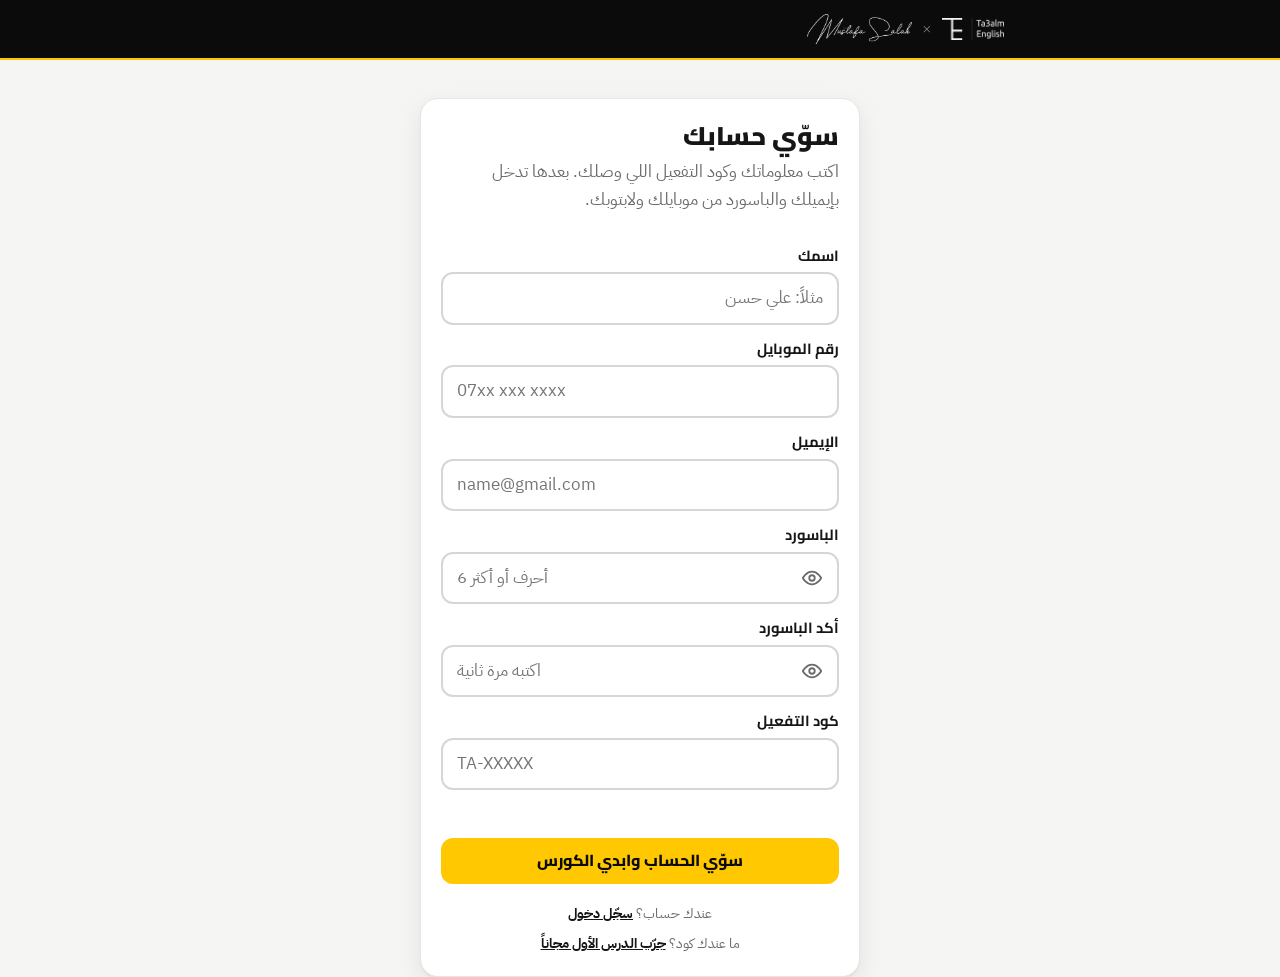
==== commit 360a497b: "Student page v3: one page, compact today card, resume button, lectures and homework as closed chapte" ====
--- a/learn/index.html
+++ b/learn/index.html
@@ -153,76 +153,89 @@
 .lesson-body{flex:1;overflow:auto;padding-block:18px 40px}
 .lesson-body .stack{gap:10px}
 .lesson-body b{font-family:var(--font-display)}
-/* home v2 */
-.prog{height:10px!important;background:rgba(255,255,255,.75)!important;max-width:none!important}
-.prog i{background:var(--black)!important}
+/* single page v3 */
+.hero .inner{padding-block:20px 22px}
+.hero h1{font-size:clamp(1.35rem,5vw,1.8rem)}
+.jr{margin-top:14px;display:flex;flex-direction:column;gap:6px}
+.jr-bar{display:flex;gap:4px;height:12px}
+.jr-seg{position:relative;border-radius:99px;background:rgba(255,255,255,.75);overflow:hidden}
+.jr-seg i{position:absolute;top:0;bottom:0;right:0;background:var(--black);border-radius:99px}
+.jr-seg.cur{outline:2px solid var(--black);outline-offset:1px}
+.jr-lab{display:flex;gap:4px;font:700 .85rem/1.3 var(--font-display)}
+.jr-lab span{text-align:center;white-space:nowrap;overflow:hidden;text-overflow:ellipsis}
+.jr-lab span.cur{font-weight:900}
+.jr-go{all:unset;box-sizing:border-box;cursor:pointer;align-self:flex-start;min-height:44px;display:inline-flex;align-items:center;font:800 1rem/1 var(--font-display);text-decoration:underline;text-underline-offset:5px}
+.mtn-card{padding:16px;margin-bottom:18px}
+#paidView{display:flex;flex-direction:column;gap:14px}
+#paidView[hidden]{display:none}
 .intro-top{padding:16px;display:flex;flex-direction:column;gap:10px}
-.intro-top h2{font-size:1.15rem;font-weight:900}
-.dcard{all:unset;box-sizing:border-box;cursor:pointer;width:100%;display:flex;align-items:center;gap:14px;padding:14px 16px;min-height:64px;border-radius:18px;background:var(--card);border:1px solid var(--line);box-shadow:var(--shadow)}
-.dcard:focus-visible{outline:3px solid var(--black);outline-offset:2px}
-.dcard .d-ic{flex:none;width:44px;height:44px;border-radius:50%;background:var(--yellow-soft);display:grid;place-items:center;font-size:1.3rem}
-.dcard .d-tx{flex:1;min-width:0;display:flex;flex-direction:column}
-.dcard .d-k{font:700 .9rem/1.4 var(--font-display);color:var(--muted)}
-.dcard .d-t{font:800 1.05rem/1.4 var(--font-display);direction:ltr;text-align:right;unicode-bidi:isolate}
-.dcard .d-ok{flex:none;font:800 .9rem/1 var(--font-display);color:var(--green)}
-.all-link{all:unset;box-sizing:border-box;cursor:pointer;align-self:flex-start;min-height:44px;display:inline-flex;align-items:center;font:800 1rem/1 var(--font-display);color:var(--ink);text-decoration:underline;text-underline-offset:5px}
+.intro-top h2{font-size:1.1rem;font-weight:900}
+/* today: compact */
+.today2{padding:14px 16px;display:flex;flex-direction:column;gap:10px;border:2px solid var(--black);box-shadow:0 4px 0 var(--black)}
+.t2-top{display:flex;align-items:center;gap:12px}
+.t2-tx{flex:1;min-width:0;display:flex;flex-direction:column}
+.t2-k{font:800 .9rem/1.4 var(--font-display);color:var(--gold)}
+.t2-t{font:900 1.15rem/1.35 var(--font-display);white-space:nowrap;overflow:hidden;text-overflow:ellipsis}
+.t2-t.en{direction:ltr;text-align:right;unicode-bidi:isolate}
+.t2-go{flex:none;min-height:48px;padding:0 18px 2px}
+.t2-tasks{display:flex;flex-wrap:wrap;gap:8px}
+.tk{all:unset;box-sizing:border-box;cursor:pointer;display:inline-flex;align-items:center;gap:6px;min-height:44px;padding:4px 12px;border-radius:12px;background:var(--paper);border:1px solid var(--line);font:700 .95rem/1.3 var(--font-display);color:var(--ink-2)}
+.tk.ok{background:var(--green-soft);border-color:#BFE6CF;color:var(--green)}
+.tk svg{flex:none;width:18px;height:18px}
+.t2-next{color:var(--muted);font-size:1rem}
+.resume{all:unset;box-sizing:border-box;cursor:pointer;width:100%;min-height:48px;display:flex;align-items:center;gap:10px;padding:10px 14px;border-radius:14px;background:var(--card);border:1px dashed var(--line-2);font:700 1rem/1.4 var(--font-display);color:var(--ink)}
+.resume svg{flex:none;width:20px;height:20px}
+.resume .rs-t{flex:1;min-width:0;display:flex;flex-direction:column}
+.resume .rs-t > span{color:var(--muted);font-weight:600;white-space:nowrap;overflow:hidden;text-overflow:ellipsis}
 .miss-line{all:unset;box-sizing:border-box;cursor:pointer;width:100%;min-height:44px;display:flex;align-items:center;gap:8px;padding:10px 14px;border-radius:12px;background:var(--yellow-wash);color:var(--ink-2);font:600 1rem/1.5 var(--font-body)}
 .miss-line .go{margin-inline-start:auto;font-weight:800}
 .logout-link{all:unset;box-sizing:border-box;cursor:pointer;display:block;margin:36px auto 0;min-height:44px;padding:10px 16px;color:var(--muted);font:600 1rem/1.5 var(--font-body);text-decoration:underline;text-underline-offset:4px}
-.t-next{font-size:1rem!important}
-.drow{min-height:56px}
-.dt b{font-size:1rem}
-/* bottom navigation */
-body.has-nav main .inner{padding-bottom:110px}
-.bnav{position:fixed;inset:auto 0 0 0;z-index:60;display:flex;background:var(--black);padding-bottom:env(safe-area-inset-bottom,0px);box-shadow:0 -2px 0 var(--yellow)}
-.bnav button{all:unset;box-sizing:border-box;cursor:pointer;flex:1;min-height:60px;display:flex;flex-direction:column;align-items:center;justify-content:center;gap:2px;color:#bbb;font:800 .95rem/1.2 var(--font-display)}
-.bnav button span{font-size:1.25rem;line-height:1}
-.bnav button[aria-current="page"]{color:var(--yellow)}
-.bnav button:focus-visible{outline:3px solid var(--yellow);outline-offset:-4px}
-/* WhatsApp help, bottom left on every page */
-.wa-help{position:fixed;left:max(16px,env(safe-area-inset-left,0px));bottom:calc(16px + env(safe-area-inset-bottom,0px));z-index:110;display:inline-flex;align-items:center;gap:6px;min-height:48px;padding:0 16px 2px;border-radius:999px;background:#1FA855;color:#fff;font:800 1rem/1 var(--font-display);text-decoration:none;box-shadow:0 6px 18px rgba(0,0,0,.25)}
-body.has-nav .wa-help{bottom:calc(76px + env(safe-area-inset-bottom,0px))}
-body.in-lesson .wa-help{bottom:calc(16px + env(safe-area-inset-bottom,0px))}
-/* my lessons */
-.page-h{font-size:1.5rem;font-weight:900;margin-bottom:14px}
-.tabs{display:flex;gap:6px;padding:5px;border-radius:16px;background:var(--line);margin-bottom:18px}
-.tabs button{all:unset;box-sizing:border-box;cursor:pointer;flex:1;min-height:46px;display:grid;place-items:center;border-radius:12px;font:800 1.02rem/1 var(--font-display);color:var(--ink-2)}
-.tabs button[aria-selected="true"]{background:var(--card);color:var(--black);box-shadow:var(--shadow)}
-.tabs button:focus-visible{outline:3px solid var(--black);outline-offset:-3px}
-.chg{border-radius:18px;background:var(--card);border:1px solid var(--line);margin-bottom:14px;overflow:hidden}
-.chg > summary{list-style:none;cursor:pointer;display:flex;align-items:center;gap:10px;padding:14px 16px;min-height:64px}
+/* the two lists */
+.lsec{margin-top:10px}
+.lsec-h{display:flex;align-items:baseline;gap:10px;margin-bottom:10px}
+.lsec-h h2{font-size:1.25rem;font-weight:900}
+.lsec-h .muted{font-size:.95rem}
+#secHw .lsec-h h2::before{content:"";display:inline-block;width:10px;height:10px;border-radius:3px;background:var(--gold);margin-inline-end:8px;vertical-align:middle}
+#secLec .lsec-h h2::before{content:"";display:inline-block;width:10px;height:10px;border-radius:50%;background:var(--black);margin-inline-end:8px;vertical-align:middle}
+.chg{border-radius:16px;background:var(--card);border:1px solid var(--line);margin-bottom:10px;overflow:hidden}
+.chg > summary{list-style:none;cursor:pointer;display:flex;align-items:center;gap:12px;padding:12px 16px;min-height:64px}
 .chg > summary::-webkit-details-marker{display:none}
-.chg .cg-t{flex:1;min-width:0;display:flex;flex-direction:column}
-.chg .cg-t b{font:900 1.05rem/1.4 var(--font-display)}
-.chg .cg-t span{color:var(--muted);font-size:.95rem}
-.chg .cg-ch{flex:none;color:var(--muted);font:700 .9rem/1 var(--font-display)}
-.chg[open] .cg-ch .c, .chg:not([open]) .cg-ch .o{display:none}
+.chg > summary:focus-visible{outline:3px solid var(--black);outline-offset:-3px}
+.cg-t{flex:1;min-width:0;display:flex;flex-direction:column;gap:4px}
+.cg-t b{font:900 1.02rem/1.35 var(--font-display)}
+.cg-p{display:flex;align-items:center;gap:8px;color:var(--muted);font-size:.95rem}
+.cg-bar{flex:1;max-width:160px;height:6px;border-radius:99px;background:var(--line);overflow:hidden}
+.cg-bar i{display:block;height:100%;background:var(--green);border-radius:99px}
+.cg-p svg{flex:none;width:16px;height:16px}
+.cg-ch{flex:none;width:22px;height:22px;color:var(--muted);transition:transform .2s}
+.chg[open] .cg-ch{transform:rotate(180deg)}
 .chg.locked > summary{color:var(--muted)}
 .lrows{border-top:1px solid var(--line)}
 .lrow{all:unset;box-sizing:border-box;cursor:pointer;width:100%;position:relative;display:flex;align-items:center;gap:12px;padding:12px 16px;min-height:64px;border-bottom:1px solid var(--line)}
 .lrow:last-child{border-bottom:0}
 .lrow:focus-visible{outline:3px solid var(--black);outline-offset:-3px}
-.lrow .ln{flex:none;width:40px;height:40px;border-radius:50%;display:grid;place-items:center;background:var(--paper);border:1.5px solid var(--line-2);font:900 1rem/1 var(--font-display)}
+.lrow .ln{flex:none;width:38px;height:38px;display:grid;place-items:center;background:var(--paper);border:1.5px solid var(--line-2);font:900 .98rem/1 var(--font-display)}
+#secLec .lrow .ln{border-radius:50%}
+#secHw .lrow .ln{border-radius:10px}
+.lrow .ln svg{width:18px;height:18px}
 .lrow .lt{flex:1;min-width:0;display:flex;flex-direction:column}
-.lrow .lt b{font:800 1.02rem/1.4 var(--font-display);white-space:nowrap;overflow:hidden;text-overflow:ellipsis}
+.lrow .lt b{font:800 1rem/1.4 var(--font-display);white-space:nowrap;overflow:hidden;text-overflow:ellipsis}
 .lrow .lt b.en{direction:ltr;text-align:right;unicode-bidi:isolate}
-.lrow .lt span{font-size:.95rem;color:var(--muted)}
-.lrow .lsub{display:flex;gap:8px;align-items:baseline;white-space:nowrap;overflow:hidden;min-width:0}
+.lrow .lsub{display:flex;gap:8px;align-items:baseline;white-space:nowrap;overflow:hidden;min-width:0;font-size:.95rem;color:var(--muted)}
 .lrow .lsub > span{flex:none}
-.lrow .lsub .e{flex:1 1 auto;min-width:0;overflow:hidden;text-overflow:ellipsis;text-align:right;unicode-bidi:isolate}
-.lrow .lgo{flex:none;color:var(--muted);font-size:1.3rem}
+.lrow .lsub .e{flex:1 1 auto;min-width:0;overflow:hidden;text-overflow:ellipsis;text-align:right;direction:ltr;unicode-bidi:isolate}
+.lrow .score{flex:none;font:800 .9rem/1 var(--font-display);padding:6px 9px;border-radius:99px;background:var(--yellow-soft);color:var(--gold)}
+.lrow .score.ok{background:var(--green-soft);color:var(--green)}
+.lrow .lgo{flex:none;width:18px;height:18px;color:var(--muted)}
 .lrow.done .ln{background:var(--green-soft);border-color:#BFE6CF;color:var(--green)}
-.lrow.done .lt span.st-t{color:var(--green);font-weight:700}
-.lrow.today{background:var(--yellow);border-bottom-color:var(--yellow)}
-.lrow.today .ln{background:var(--black);border-color:var(--black);color:var(--yellow)}
-.lrow.today .lt span{color:var(--black);font-weight:700}
+.lrow.today{background:var(--yellow-wash);box-shadow:inset -4px 0 0 var(--yellow)}
+.lrow.today .ln{background:var(--yellow);border-color:var(--black);color:var(--black)}
+.lrow.today .lsub > span:first-child{color:var(--black);font-weight:700}
 .lrow.locked{cursor:default;opacity:.55}
-.lrow.locked .ln{font-size:.95rem}
-.lrow .lbar{position:absolute;inset:auto 16px 4px 16px;height:3px;border-radius:3px;background:var(--line)}
+.lrow .lbar{position:absolute;inset:auto 66px 6px 16px;height:3px;border-radius:3px;background:var(--line)}
 .lrow .lbar i{display:block;height:100%;border-radius:3px;background:var(--black)}
-.hw-missed{margin-bottom:18px}
-.hw-missed h2{font-size:1.05rem;font-weight:900;margin-bottom:8px}
-.hw-missed .lrows{border:1px solid var(--line);border-radius:18px;background:var(--card);overflow:hidden}
+.st.todo{background:var(--line);color:var(--ink-2)}
+.row-more{min-height:48px}
 .lesson{position:fixed;inset:0;z-index:100;background:var(--paper);display:flex;flex-direction:column}
 .lesson-bar{flex:none;display:flex;align-items:center;gap:12px;background:var(--black);color:#fff;
   padding:calc(10px + env(safe-area-inset-top,0px)) max(16px,env(safe-area-inset-right,0px)) 10px max(16px,env(safe-area-inset-left,0px));box-shadow:0 2px 0 var(--yellow)}
@@ -284,68 +297,52 @@
 
 <div id="vApp" hidden>
   <div class="hero" id="hero"><div class="inner">
-    <h1 id="hello">أهلاً 👋</h1>
+    <h1 id="hello">أهلاً</h1>
     <div class="tag" id="heroTag"></div>
-    <div class="prog" id="prog"><i id="progBar"></i></div>
+    <div class="jr" id="journey" hidden></div>
     <div class="meta" id="heroMeta" hidden></div>
   </div></div>
   <main><div class="inner">
-    <!-- home -->
-    <div id="vHome">
-      <button type="button" class="fbnote" id="fbNote" hidden></button>
-      <div id="paidView" hidden>
-        <div class="card intro-top" id="introTop" hidden></div>
-        <div class="today card" id="today"></div>
-        <button type="button" class="dcard card" id="dailyCard" hidden></button>
-        <button type="button" class="all-link" id="allLink">كل المحاضرات ←</button>
-        <button type="button" class="miss-line" id="missLine" hidden></button>
-        <section id="daysSec">
-          <div class="sec-h"><h2>كل الأيام</h2></div>
-          <div class="rows card" id="days"></div>
-        </section>
-        <button type="button" class="btn ghost wide" id="mtnToggle">🏔️ شوف رحلتك</button>
-        <div id="mtnBox" class="stack" hidden><div class="sec-h"><h2>رحلتك</h2><span class="muted small" id="mtnMeta"></span></div><div class="chps" id="chPills" hidden></div><div id="mtn"></div></div>
-      </div>
-
-      <!-- free lesson: three steps, nothing else -->
-      <div id="freeView" hidden>
-        <div class="card pre-done" id="preDone" hidden></div>
-        <ol class="fsteps">
-          <li class="card fstep"><span class="fn">1</span><div class="fb-body"><h3>شوف المقدمة</h3><div class="intro-grid" id="fIntro"></div></div></li>
-          <li class="card fstep"><span class="fn">2</span><div class="fb-body"><h3>المحاضرة الأولى وواجبها</h3>
-            <p class="muted">فيديو المحاضرة، والملزمة وألعابها، وشرح واجب المحاكاة، وبالآخر تسجّل صوتك.</p>
-            <button type="button" class="btn y" id="fLesson">افتح الدرس ←</button></div></li>
-          <li class="card fstep" id="preStep"><span class="fn">3</span><div class="fb-body" id="preBox"></div></li>
-        </ol>
-        <details class="actd card">
-          <summary id="actTitle">🔑 وصلك كود التفعيل؟</summary>
-          <form class="stack" id="actBox">
-            <div class="row"><input class="input en" id="actCode" placeholder="TA-XXXXX" autocapitalize="characters" style="flex:1;min-width:0"><button class="btn">فعّل</button></div>
-            <div class="err small" id="actErr"></div>
-          </form>
-        </details>
-      </div>
-      <button type="button" class="logout-link" id="logout">تسجيل الخروج</button>
+    <div id="mtnBox" class="card mtn-card" hidden><div class="sec-h"><h2>رحلتك</h2><span class="muted small" id="mtnMeta"></span></div><div class="chps" id="chPills" hidden></div><div id="mtn"></div></div>
+    <button type="button" class="fbnote" id="fbNote" hidden></button>
+
+    <div id="paidView" hidden>
+      <div class="card intro-top" id="introTop" hidden></div>
+      <div class="today2 card" id="today"></div>
+      <button type="button" class="resume" id="resume" hidden></button>
+      <button type="button" class="miss-line" id="missLine" hidden></button>
+
+      <section class="lsec" id="secLec">
+        <div class="lsec-h"><h2>المحاضرات</h2><span class="muted" id="lecSum"></span></div>
+        <div id="lecList"></div>
+      </section>
+      <section class="lsec" id="secHw">
+        <div class="lsec-h"><h2>الواجبات</h2><span class="muted" id="hwSum"></span></div>
+        <div id="hwList"></div>
+      </section>
     </div>
 
-    <!-- my lessons: lectures | homework -->
-    <div id="vLessons" hidden>
-      <h1 class="page-h">دروسي</h1>
-      <div class="tabs" role="tablist">
-        <button type="button" role="tab" id="tLec" aria-selected="true" aria-controls="tabLec">المحاضرات</button>
-        <button type="button" role="tab" id="tHw" aria-selected="false" aria-controls="tabHw">الواجبات</button>
-      </div>
-      <div id="tabLec" role="tabpanel"></div>
-      <div id="tabHw" role="tabpanel" hidden></div>
+    <!-- free lesson: three steps, nothing else -->
+    <div id="freeView" hidden>
+      <div class="card pre-done" id="preDone" hidden></div>
+      <ol class="fsteps">
+        <li class="card fstep"><span class="fn">1</span><div class="fb-body"><h3>شوف المقدمة</h3><div class="intro-grid" id="fIntro"></div></div></li>
+        <li class="card fstep"><span class="fn">2</span><div class="fb-body"><h3>المحاضرة الأولى وواجبها</h3>
+          <p class="muted">فيديو المحاضرة، والملزمة، والكويز ولعبة الدرس، وشرح واجب المحاكاة، وبالآخر تسجّل صوتك.</p>
+          <button type="button" class="btn y" id="fLesson">افتح الدرس ←</button></div></li>
+        <li class="card fstep" id="preStep"><span class="fn">3</span><div class="fb-body" id="preBox"></div></li>
+      </ol>
+      <details class="actd card">
+        <summary id="actTitle">وصلك كود التفعيل؟</summary>
+        <form class="stack" id="actBox">
+          <div class="row"><input class="input en" id="actCode" placeholder="TA-XXXXX" autocapitalize="characters" style="flex:1;min-width:0"><button class="btn">فعّل</button></div>
+          <div class="err small" id="actErr"></div>
+        </form>
+      </details>
     </div>
+    <button type="button" class="logout-link" id="logout">تسجيل الخروج</button>
   </div></main>
-  <nav class="bnav" id="bnav" hidden aria-label="التنقل">
-    <button type="button" data-v="home" aria-current="page"><span aria-hidden="true">🏠</span>الرئيسية</button>
-    <button type="button" data-v="lessons"><span aria-hidden="true">📚</span>دروسي</button>
-  </nav>
 </div>
-
-<a class="wa-help" id="waHelp" target="_blank" rel="noopener" hidden><span aria-hidden="true">💬</span> مساعدة</a>
 
 <div class="lesson" id="lesson" hidden>
   <div class="lesson-bar"><button type="button" class="chip" id="lessonBack">→ رجوع</button><b id="lessonTitle"></b></div>
@@ -366,25 +363,20 @@
   let data = null;
 
   function show(v) { $('vLogin').hidden = v !== 'login'; $('vApp').hidden = v !== 'app'; $('dayChip').hidden = v !== 'app'; if (v !== 'app') document.body.classList.remove('has-nav'); }
-  // help on WhatsApp, on every screen
-  if (window.SUPPORT_WA) { $('waHelp').href = `https://wa.me/${window.SUPPORT_WA}?text=${encodeURIComponent('هلا، عندي سؤال عن الكورس')}`; $('waHelp').hidden = false; }
-
-  // ---------- two screens: home | my lessons (lectures, homework) ----------
-  let view = 'home', tab = 'lec';
-  function setView(v, t) {
-    view = v; if (t) tab = t;
-    $('vHome').hidden = v !== 'home'; $('vLessons').hidden = v !== 'lessons'; $('hero').hidden = v !== 'home';
-    document.querySelectorAll('#bnav button').forEach(b => b.dataset.v === v ? b.setAttribute('aria-current', 'page') : b.removeAttribute('aria-current'));
-    $('tLec').setAttribute('aria-selected', tab === 'lec'); $('tHw').setAttribute('aria-selected', tab === 'hw');
-    $('tabLec').hidden = tab !== 'lec'; $('tabHw').hidden = tab !== 'hw';
-    if (v === 'lessons' && data) renderLessons();
-    scrollTo(0, 0);
-  }
-  document.querySelectorAll('#bnav button').forEach(b => b.onclick = () => setView(b.dataset.v));
-  $('tLec').onclick = () => setView('lessons', 'lec');
-  $('tHw').onclick = () => setView('lessons', 'hw');
-  $('allLink').onclick = () => setView('lessons', 'lec');
-  $('missLine').onclick = () => setView('lessons', 'hw');
+  // small line icons (no emoji in the lists)
+  const IC = {
+    check: '<svg viewBox="0 0 20 20" aria-hidden="true"><path d="M4 10.5l4 4 8-9" fill="none" stroke="currentColor" stroke-width="2.4" stroke-linecap="round" stroke-linejoin="round"/></svg>',
+    lock: '<svg viewBox="0 0 20 20" aria-hidden="true"><rect x="4.5" y="9" width="11" height="8" rx="2" fill="none" stroke="currentColor" stroke-width="1.8"/><path d="M7 9V6.5a3 3 0 016 0V9" fill="none" stroke="currentColor" stroke-width="1.8"/></svg>',
+    ring: '<svg viewBox="0 0 20 20" aria-hidden="true"><circle cx="10" cy="10" r="6.5" fill="none" stroke="currentColor" stroke-width="1.8"/></svg>',
+    back: '<svg viewBox="0 0 20 20" aria-hidden="true"><path d="M7 5L3 9l4 4M3.5 9H12a5 5 0 010 10h-2" fill="none" stroke="currentColor" stroke-width="1.8" stroke-linecap="round" stroke-linejoin="round" transform="scale(-1,1) translate(-20,0)"/></svg>',
+    chev: '<svg viewBox="0 0 20 20" aria-hidden="true"><path d="M5 8l5 5 5-5" fill="none" stroke="currentColor" stroke-width="2" stroke-linecap="round" stroke-linejoin="round"/></svg>',
+    go: '<svg viewBox="0 0 20 20" aria-hidden="true"><path d="M12 5l-5 5 5 5" fill="none" stroke="currentColor" stroke-width="2" stroke-linecap="round" stroke-linejoin="round"/></svg>',
+  };
+  $('missLine').onclick = () => {                     // open the chapter with the first homework left behind
+    const t = data.tasks.find(x => x.open && !x.done && x.day < data.day);
+    const g = t && document.querySelector(`#hwList .chg[data-ch="${t.chapter}"]`);
+    if (g) { g.open = true; g.scrollIntoView({ behavior: 'smooth', block: 'start' }); }
+  };
 
   // ---------- login / sign up ----------
   const params = new URLSearchParams(location.search);
@@ -536,9 +528,9 @@
   function dayLabel(d) {
     if (d.kind === 'intro') return { k: 'اليوم الأول', t: 'البداية: المقدمة وشرح واجب المحاكاة', en: false };
     if (d.kind === 'lecture') return { k: `${chap(d.chapter).ar || ''} · المحاضرة ${d.lecture} + واجب المحاكاة A`, t: d.title, en: true };
-    if (d.kind === 'homework') return { k: `المحاضرة ${d.lecture} · ${d.title}`, t: `واجب المحاكاة ${d.homework ? d.homework.key.slice(-1) : 'B'} 🎙️`, en: false };
-    if (d.kind === 'review' && d.final) return { k: 'المراجعة النهائية', t: `مراجعة نهائية ${d.final} 🏁`, en: false };
-    if (d.kind === 'review') return { k: `${chap(d.chapter).ar || ''} · مراجعة الفصل`, t: `مراجعة الفصل ${d.review || ''} 🔁`, en: false };
+    if (d.kind === 'homework') return { k: `المحاضرة ${d.lecture} · ${d.title}`, t: `واجب المحاكاة ${d.homework ? d.homework.key.slice(-1) : 'B'}`, en: false };
+    if (d.kind === 'review' && d.final) return { k: 'المراجعة النهائية', t: `مراجعة نهائية ${d.final}`, en: false };
+    if (d.kind === 'review') return { k: `${chap(d.chapter).ar || ''} · مراجعة الفصل`, t: `مراجعة الفصل ${d.review || ''}`, en: false };
     if (d.kind === 'rest') return { k: 'يوم مراجعة', t: 'ماكو شي جديد اليوم', en: false };
     if (d.kind === 'capstone') return { k: `${chap(d.chapter).ar || ''} · التحدي النهائي`, t: d.title, en: true };
     return { k: 'التحدي النهائي', t: d.last ? 'آخر يوم لتسليم فيديو التحدي' : 'يوم تسجيل فيديو التحدي', en: false };
@@ -588,27 +580,43 @@
     $('hello').textContent = `أهلاً ${d.name} 👋`;
     $('paidView').hidden = d.trial;
     $('freeView').hidden = !d.trial;
-    $('prog').hidden = d.trial;
-    $('bnav').hidden = d.trial; document.body.classList.toggle('has-nav', !d.trial);
+    $('journey').hidden = d.trial;
     renderFeedbackNote();
     clearInterval(tick);
-    if (d.trial) { setView('home'); return renderFree(); }
+    if (d.trial) return renderFree();
     const today = d.days[d.days.length - 1];
     const ch = d.chapters[String(today.chapter || 1)];
     $('heroTag').textContent = d.finished ? 'خلصت الكورس! 🎉 تكدر ترجع لأي درس بأي وقت.'
       : `اليوم ${d.day} من ${d.total}${ch ? ' · ' + ch.ar : ''}`;
-    requestAnimationFrame(() => { $('progBar').style.width = Math.max(2, Math.round(100 * (d.finished ? 1 : d.day / d.total))) + '%'; });
+    renderJourney();
     renderToday();
-    renderDays();
-    if (view === 'lessons') renderLessons();
-    $('mtnBox').hidden = true; $('mtnToggle').textContent = '🏔️ شوف رحلتك';
+    renderLists();
+    $('mtnBox').hidden = true;
     if (d.next_open) { countdown(); tick = setInterval(countdown, 30000); }
   }
-  $('mtnToggle').onclick = () => {
-    const open = $('mtnBox').hidden;
-    $('mtnBox').hidden = !open; $('mtnToggle').textContent = open ? 'سكّر الرحلة' : '🏔️ شوف رحلتك';
-    if (open) { renderMountain(); $('mtnBox').scrollIntoView({ behavior: 'smooth', block: 'start' }); }
-  };
+  // ---- the journey: one bar per stage of the course, the mountain of this chapter behind a link ----
+  function renderJourney() {
+    const d = data, today = d.days[d.days.length - 1], all = [...d.days, ...d.upcoming];
+    const stages = [1, 2, 3].map(c => {
+      const ds = d.lectures.filter(l => l.chapter === c && !l.intro).map(l => l.day);
+      return { c, label: chap(c).ar || `الفصل ${c}` , from: Math.min(...ds) };
+    });
+    const bounds = stages.map((st, i) => [st.from, i < 2 ? stages[i + 1].from - 1 : Math.max(...d.lectures.map(l => l.day)) + 3]);
+    stages.push({ c: 0, label: 'المراجعة النهائية' }); bounds.push([bounds[2][1] + 1, d.total]);
+    const pos = d.finished ? d.total : d.day;
+    $('journey').innerHTML = `<div class="jr-bar">${bounds.map(([a, b], i) => {
+        const len = b - a + 1, fill = Math.max(0, Math.min(len, pos - a + 1));
+        return `<span class="jr-seg ${pos >= a && pos <= b ? 'cur' : ''}" style="flex:${len}"><i style="width:${Math.round(100 * fill / len)}%"></i></span>`;
+      }).join('')}</div>
+      <div class="jr-lab">${bounds.map(([a, b], i) => `<span class="${pos >= a && pos <= b ? 'cur' : ''}" style="flex:${b - a + 1}">${esc(stages[i].label)}</span>`).join('')}</div>
+      <button type="button" class="jr-go" id="mtnToggle">${$('mtnBox').hidden ? 'شوف رحلتك' : 'سكّر الرحلة'}</button>`;
+    $('mtnToggle').onclick = () => {
+      const open = $('mtnBox').hidden;
+      $('mtnBox').hidden = !open; $('mtnToggle').textContent = open ? 'سكّر الرحلة' : 'شوف رحلتك';
+      if (open) { renderMountain(); $('mtnBox').scrollIntoView({ behavior: 'smooth', block: 'start' }); }
+    };
+  }
+
 
   // ---- free lesson: 1 intro, 2 the first lecture, 3 reserve / subscribe ----
   function renderFree() {
@@ -621,60 +629,34 @@
     renderPre();
   }
 
-  // ---- today: one card, one button, one line under it ----
+  // ---- today: one small card: what opened today, its tasks, one button ----
   function renderToday() {
     const d = data, day = d.days[d.days.length - 1], L = dayLabel(day);
-    // day 1 only: the welcome video above everything; after that it lives in "دروسي" as lecture 0
-    const intro = day.number === 1 && !d.finished && d.intro.length;
+    const intro = day.number === 1 && !d.finished && d.intro.length;      // day 1 only, then it is lecture 0 in the list
     $('introTop').hidden = !intro;
-    if (intro) {
-      $('introTop').innerHTML = `<h2>🎬 ابدي من هنا: المقدمة</h2>${d.intro.map(frame).join('')}`;
-      watch($('introTop'), 'INTRO');
+    if (intro) { $('introTop').innerHTML = `<h2>ابدي من هنا: المقدمة</h2>${d.intro.map(frame).join('')}`; watch($('introTop'), 'INTRO'); }
+    const lec = d.lectures.find(l => !l.intro && l.day === day.number);
+    const tasks = d.tasks.filter(t => t.day === day.number);
+    const label = t => t.quiz ? 'الكويز ولعبة الدرس' : t.daily ? 'إنكليزي اليوم' : t.title;
+    $('today').innerHTML = `
+      <div class="t2-top"><div class="t2-tx"><span class="t2-k">${d.finished ? 'خلصت الكورس' : `اليوم ${day.number} · ${lec ? 'محاضرة جديدة' : 'واجبات'}`}</span>
+        <span class="t2-t ${L.en ? 'en' : ''}">${esc(L.t)}</span></div>
+        <button type="button" class="btn y t2-go">${tasks.length && tasks.every(t => t.done) ? 'افتح' : 'ابدي'} ←</button></div>
+      <div class="t2-tasks">${tasks.map((t, i) => `<button type="button" class="tk ${t.done ? 'ok' : ''}" data-i="${i}">${t.done ? IC.check : IC.ring}${esc(label(t))}</button>`).join('')}</div>
+      <div class="t2-next" id="nextOpen"></div>`;
+    $('today').querySelector('.t2-go').onclick = () => openLesson(day, L);
+    $('today').querySelectorAll('.tk').forEach(b => b.onclick = () => openLesson(day, L, tasks[+b.dataset.i].daily ? '#lp-daily' : tasks[+b.dataset.i].quiz ? '#lp-test' : '#lp-hw'));
+    // back to where you stopped: the last lecture video you left half way
+    const half = d.lectures.filter(l => l.open && !l.done && l.pos > 5 && l.seen_at).sort((a, b) => b.seen_at.localeCompare(a.seen_at))[0];
+    $('resume').hidden = !half;
+    if (half) {
+      const mm = Math.floor(half.pos / 60), ss = String(half.pos % 60).padStart(2, '0');
+      $('resume').innerHTML = `${IC.back}<span class="rs-t"><b>كمّل من وين وكفت</b><span><span class="en">${esc(half.intro ? 'المقدمة' : half.title)}</span> · ${mm}:${ss}</span></span>`;
+      $('resume').onclick = () => half.intro ? openIntro() : openLesson({ number: half.day, lesson: half.lesson }, { t: half.title });
     }
-    $('today').innerHTML = `
-      <div class="t-k">${d.finished ? '🏆 خلصت الكورس' : `درس اليوم · اليوم ${day.number}`}</div>
-      <h2 class="t-title ${L.en ? 'en' : ''}" ${L.en ? 'dir="ltr"' : ''}>${esc(L.t)}</h2>
-      <div class="t-sub">${esc(L.k)}</div>
-      <button type="button" class="btn y t-go">${hwsOf(day).length && doneCount(day) === hwsOf(day).length ? 'افتح الدرس' : 'ابدي الدرس'} ←</button>
-      <div class="t-next muted" id="nextOpen"></div>`;
-    $('today').querySelector('.t-go').onclick = () => openLesson(day, L);
-    // the second homework of the day: its own small card
-    const dc = $('dailyCard'), dl = day.daily;
-    dc.hidden = !dl;
-    if (dl) {
-      const done = dl.submissions.length;
-      dc.innerHTML = `<span class="d-ic" aria-hidden="true">🎧</span>
-        <span class="d-tx"><span class="d-k">الواجب الثاني: إنكليزي اليوم${dl.secs ? ` · ~${dl.secs} ثانية` : ''}</span><span class="d-t">${esc(dl.title)}</span></span>
-        ${done ? '<span class="d-ok">✓ سلّمته</span>' : '<span class="chev" aria-hidden="true">‹</span>'}`;
-      dc.onclick = () => openLesson(day, L, '#lp-daily');
-    }
-    // homework left behind: one calm line, it takes you to the homework list
     const miss = d.missing.length;
     $('missLine').hidden = !miss;
     if (miss) $('missLine').innerHTML = `<span>عندك ${miss} واجب فاتك، كمّلها براحتك</span><span class="go" aria-hidden="true">←</span>`;
-  }
-
-  // ---- all days: one short row each, newest first ----
-  function renderDays() {
-    const box = $('days'); box.innerHTML = '';
-    const all = [...data.days].reverse().slice(1), SHOW = 5;          // today is the big card above
-    $('daysSec').hidden = !all.length;
-    all.slice(0, SHOW).forEach(day => box.appendChild(dayRow(day)));
-    if (all.length > SHOW) {
-      const more = document.createElement('button'); more.type = 'button'; more.className = 'row-more';
-      more.textContent = `عرض كل الأيام (${all.length})`;
-      more.onclick = () => { more.remove(); all.slice(SHOW).forEach(day => box.appendChild(dayRow(day))); };
-      box.appendChild(more);
-    }
-  }
-  function dayRow(day) {
-    const L = dayLabel(day), all = hwsOf(day), done = doneCount(day);
-    const st = !all.length ? '' : done < all.length ? `<span class="st todo">${done ? `${done}/${all.length}` : 'ما خلصته'}</span>`
-      : all.every(h => h.submissions.some(s => s.feedback)) ? '<span class="st ok">✓ مصحّح</span>' : '<span class="st wait">⏳</span>';
-    const b = document.createElement('button'); b.type = 'button'; b.className = 'drow';
-    b.innerHTML = `<span class="dn">${day.number}</span><span class="dt"><b class="${L.en ? 'en' : ''}">${esc(L.t)}</b></span>${st}<span class="chev">‹</span>`;
-    b.onclick = () => openLesson(day, L);
-    return b;
   }
 
   // ---- "a new correction" banner ----
@@ -696,15 +678,15 @@
   function countdown() {
     const el = $('nextOpen'); if (!el || !data.next_open) return;
     const ms = new Date(data.next_open) - Date.now();
-    if (ms <= 0) { el.textContent = 'انفتح درس جديد 🎉'; clearInterval(tick); setTimeout(() => load(false), 1500); return; }
+    if (ms <= 0) { el.textContent = 'انفتح درس جديد'; clearInterval(tick); setTimeout(() => load(false), 1500); return; }
     const h = Math.floor(ms / 3600000), m = Math.floor(ms % 3600000 / 60000);
     if (h >= 12) {
       const at = new Date(data.next_open), now = new Date();
       const tomorrow = new Date(now.getFullYear(), now.getMonth(), now.getDate() + 1).toDateString() === at.toDateString();
-      el.textContent = `⏱️ اليوم الجاي ينفتح ${tomorrow ? 'غداً' : 'اليوم'} الساعة ${data.send_hour % 12 || 12} العصر`;
+      el.textContent = `اليوم الجاي ينفتح ${tomorrow ? 'غداً' : 'اليوم'} الساعة ${data.send_hour % 12 || 12} العصر`;
       return;
     }
-    el.textContent = `⏱️ اليوم الجاي ينفتح بعد ` + (h ? `${h} ساعة و` : '') + `${m} دقيقة`;
+    el.textContent = `اليوم الجاي ينفتح بعد ` + (h ? `${h} ساعة و` : '') + `${m} دقيقة`;
   }
 
   // ---- the mountain: one camp per lecture of the current chapter ----
@@ -712,13 +694,15 @@
     const d = data, today = d.days[d.days.length - 1], ch = today.chapter || 1;
     const lec = [...d.days, ...d.upcoming].filter(x => x.chapter === ch && (x.kind === 'lecture' || x.kind === 'capstone'));
     const seenNums = new Set(); const list = lec.filter(x => !seenNums.has(x.lecture) && seenNums.add(x.lecture));
-    const curLecture = today.lecture;
+    const opened = d.lectures.filter(l => l.chapter === ch && l.open && !l.intro);
+    const curLecture = opened.length ? opened[opened.length - 1].lecture : today.lecture;
     let doneCount = 0;
     const camps = list.map(x => {
       const open = x.number <= d.day && !(d.trial && x.number > 1);
       const its = d.days.filter(y => y.chapter === ch && y.lecture === x.lecture);
       const hws = its.filter(y => y.homework);
-      const complete = open && its.length >= 3 && hws.every(y => y.homework.submissions.length);
+      const L = d.lectures.find(l => l.chapter === ch && l.lecture === x.lecture);
+      const complete = open && L && L.done && (!L.test || L.test.done) && hws.every(y => y.homework.submissions.length);
       if (complete) doneCount++;
       const state = complete ? 'done' : x.lecture === curLecture ? 'cur' : open ? 'open' : 'locked';
       return { n: x.lecture, title: x.title, day: x.number, state, item: d.days.find(y => y.number === x.number) };
@@ -751,72 +735,69 @@
     if (days < 14) return `تفتح يوم ${name} الأسبوع الجاي`;
     return `تفتح بعد ${Math.round(days / 7)} أسابيع، يوم ${name}`;
   }
-  function chapterGroups(items, rowOf, open) {
-    const d = data, chs = [...new Set(items.map(x => x.chapter))].sort();
+  function chapterGroups(items, rowOf, kind) {
+    const chs = [...new Set(items.map(x => x.chapter))].sort();
     return chs.map(c => {
       const its = items.filter(x => x.chapter === c), done = its.filter(x => x.done).length;
       const locked = its.every(x => !x.open), ch = chap(c);
-      const g = document.createElement('details'); g.className = 'chg' + (locked ? ' locked' : ''); g.open = c === open;
-      g.innerHTML = `<summary><span class="cg-t"><b>${locked ? '🔒 ' : ''}${esc(ch.ar || '')} · <span class="en">${esc(ch.name || '')}</span></b>
-        <span>${locked ? 'مقفول لحد ما توصله' : `خلصت ${done} من ${its.length}`}</span></span>
-        <span class="cg-ch"><span class="o">سكّر ▴</span><span class="c">افتح ▾</span></span></summary><div class="lrows"></div>`;
-      // open items, then only the next few locked ones (a chapter has dozens of homework)
-      const box = g.querySelector('.lrows'), shut = its.filter(x => !x.open);
-      its.filter(x => x.open).forEach(x => box.appendChild(rowOf(x)));
-      shut.slice(0, locked ? shut.length : 3).forEach(x => box.appendChild(rowOf(x)));
-      if (!locked && shut.length > 3) {
-        const more = document.createElement('button'); more.type = 'button'; more.className = 'row-more';
-        more.textContent = `عرض الباقي (${shut.length - 3} تنفتح بعدين)`;
-        more.onclick = () => { more.remove(); shut.slice(3).forEach(x => box.appendChild(rowOf(x))); };
-        box.appendChild(more);
-      }
+      const g = document.createElement('details'); g.className = 'chg' + (locked ? ' locked' : ''); g.dataset.ch = c;
+      g.innerHTML = `<summary><span class="cg-t"><b>${esc(ch.ar || '')} · <span class="en">${esc(ch.name || '')}</span></b>
+        <span class="cg-p">${locked ? `${IC.lock}<span>بعده مقفول</span>` : `<span class="cg-bar"><i style="width:${Math.round(100 * done / its.length)}%"></i></span><span>${done} من ${its.length}</span>`}</span></span>
+        <span class="cg-ch">${IC.chev}</span></summary><div class="lrows"></div>`;
+      // fill on first open: a chapter can hold dozens of rows
+      g.addEventListener('toggle', () => {
+        if (!g.open || g.dataset.filled) return; g.dataset.filled = '1';
+        const box = g.querySelector('.lrows'), shut = its.filter(x => !x.open);
+        its.filter(x => x.open).forEach(x => box.appendChild(rowOf(x)));
+        shut.slice(0, locked ? shut.length : 3).forEach(x => box.appendChild(rowOf(x)));
+        if (!locked && shut.length > 3) {
+          const more = document.createElement('button'); more.type = 'button'; more.className = 'row-more';
+          more.textContent = `عرض الباقي (${shut.length - 3} ينفتحن بعدين)`;
+          more.onclick = () => { more.remove(); shut.slice(3).forEach(x => box.appendChild(rowOf(x))); };
+          box.appendChild(more);
+        }
+      });
       return g;
     });
   }
-  function lrow({ state, num, title, en, sub, sub2, bar, onOpen }) {
+  function lrow({ state, num, title, en, sub, sub2, bar, score, onOpen }) {
     const b = document.createElement('button'); b.type = 'button'; b.className = 'lrow ' + state;
-    const circle = state === 'done' ? '✓' : state === 'locked' ? '🔒' : num;
+    const circle = state === 'done' ? IC.check : state === 'locked' ? IC.lock : num;
     b.innerHTML = `<span class="ln" aria-hidden="true">${circle}</span>
-      <span class="lt"><b class="${en ? 'en' : ''}">${esc(title)}</b><span class="lsub"><span class="${state === 'done' ? 'st-t' : ''}">${esc(sub)}</span>${sub2 ? `<span class="e" dir="ltr">${esc(sub2)}</span>` : ''}</span></span>
-      ${state === 'locked' ? '' : '<span class="lgo" aria-hidden="true">‹</span>'}
+      <span class="lt"><b class="${en ? 'en' : ''}">${esc(title)}</b><span class="lsub"><span>${esc(sub)}</span>${sub2 ? `<span class="e">${esc(sub2)}</span>` : ''}</span></span>
+      ${score ? `<span class="score ${score.ok ? 'ok' : ''}">${esc(score.t)}</span>` : ''}
+      ${state === 'locked' ? '' : `<span class="lgo">${IC.go}</span>`}
       ${bar ? `<span class="lbar" aria-hidden="true"><i style="width:${bar}%"></i></span>` : ''}`;
     if (state === 'locked') b.setAttribute('aria-disabled', 'true'); else b.onclick = onOpen;
     return b;
   }
-  function renderLessons() {
-    const d = data, today = d.days[d.days.length - 1], cur = today.chapter || 1;
-    // lectures
-    const todayLec = d.lectures.find(l => !l.intro && l.day === d.day);
-    const lastOpen = [...d.lectures].reverse().find(l => l.open && !l.intro);
-    const hi = todayLec || (lastOpen && !lastOpen.done ? lastOpen : null);
+  const scoreOf = t => {
+    if (!t || (t.game == null && !t.quiz)) return null;
+    const q = t.quiz;
+    return { t: q ? `الكويز ${q.best}/${q.total}` : `اللعبة ${t.game}/3`, ok: t.done };
+  };
+  function renderLists() {
+    const d = data, todayN = d.day;
     const lecRow = l => {
-      const state = !l.open ? 'locked' : l === hi ? 'today' : l.done ? 'done' : 'open';
-      const sub = state === 'locked' ? opensText(d.trial ? null : l.opens_on)
-        : state === 'today' ? (l === todayLec ? 'محاضرة اليوم' : 'آخر محاضرة انفتحت') : (l.ar || '');
+      const state = !l.open ? 'locked' : l.day === todayN && !l.intro ? 'today' : l.done ? 'done' : 'open';
+      const sub = state === 'locked' ? opensText(l.opens_on) : state === 'today' ? 'محاضرة اليوم' : state === 'done' ? 'شفتها' : l.pos > 5 ? 'بعدك بنصها' : (l.ar || '');
       const bar = !l.done && l.pos > 5 && l.dur ? Math.min(98, Math.round(100 * l.pos / l.dur)) : 0;
-      return lrow({ state, num: l.lecture, en: true, sub: state === 'done' ? `${l.ar ? l.ar + ' · ' : ''}خلصتها ✓` : sub, bar,
-        title: l.intro ? '0. المقدمة' : `${l.lecture}. ${l.capstone ? '🏆 ' : ''}${l.title}`,
+      return lrow({ state, num: l.lecture, en: !l.intro, sub, sub2: state === 'locked' || state === 'open' && !l.pos ? '' : l.ar, bar, score: scoreOf(l.test),
+        title: l.intro ? 'المقدمة' : `${l.lecture}. ${l.title}`,
         onOpen: () => l.intro ? openIntro() : openLesson({ number: l.day, lesson: l.lesson }, { t: l.title }) });
     };
-    $('tabLec').replaceChildren(...chapterGroups(d.lectures, lecRow, cur));
-    // homework
+    const lec = d.lectures, ld = lec.filter(l => l.done).length;
+    $('lecSum').textContent = `شفت ${ld} من ${lec.length}`;
+    $('lecList').replaceChildren(...chapterGroups(lec, lecRow));
     const tRow = t => {
-      const isToday = t.open && t.day === d.day;
-      const state = !t.open ? 'locked' : t.done ? 'done' : isToday ? 'today' : 'open';
-      const sub = state === 'locked' ? opensText(d.trial ? null : t.opens_on) : state === 'done' ? 'خلصته ✓'
-        : isToday ? 'واجب اليوم' : 'ما خلصته';
-      return lrow({ state, num: t.day, title: t.title, sub, sub2: t.sub,
-        onOpen: () => openLesson({ number: t.day, lesson: t.lesson }, { t: t.title }, t.daily ? '#lp-daily' : '') });
+      const state = !t.open ? 'locked' : t.done ? 'done' : t.day === todayN ? 'today' : 'open';
+      const sub = state === 'locked' ? opensText(t.opens_on) : state === 'done' ? 'خلصته' : state === 'today' ? 'واجب اليوم' : 'ما خلصته';
+      return lrow({ state, num: t.day, title: t.title, sub, sub2: t.sub, score: t.quiz ? scoreOf(t.test) : null,
+        onOpen: () => openLesson({ number: t.day, lesson: t.lesson }, { t: t.title }, t.daily ? '#lp-daily' : t.quiz ? '#lp-test' : '#lp-hw') });
     };
-    const missed = d.tasks.filter(t => t.open && !t.done && t.day < d.day);
-    const parts = [];
-    if (missed.length) {
-      const m = document.createElement('div'); m.className = 'hw-missed';
-      m.innerHTML = `<h2>فاتتك (${missed.length})</h2><div class="lrows"></div>`;
-      missed.forEach(t => m.querySelector('.lrows').appendChild(tRow(t)));
-      parts.push(m);
-    }
-    $('tabHw').replaceChildren(...parts, ...chapterGroups(d.tasks, tRow, cur));
+    const opened = d.tasks.filter(t => t.open), td = opened.filter(t => t.done).length;
+    $('hwSum').textContent = `خلصت ${td} من ${opened.length} انفتحت`;
+    $('hwList').replaceChildren(...chapterGroups(d.tasks, tRow));
   }
   function openIntro() {
     const ov = $('lesson');
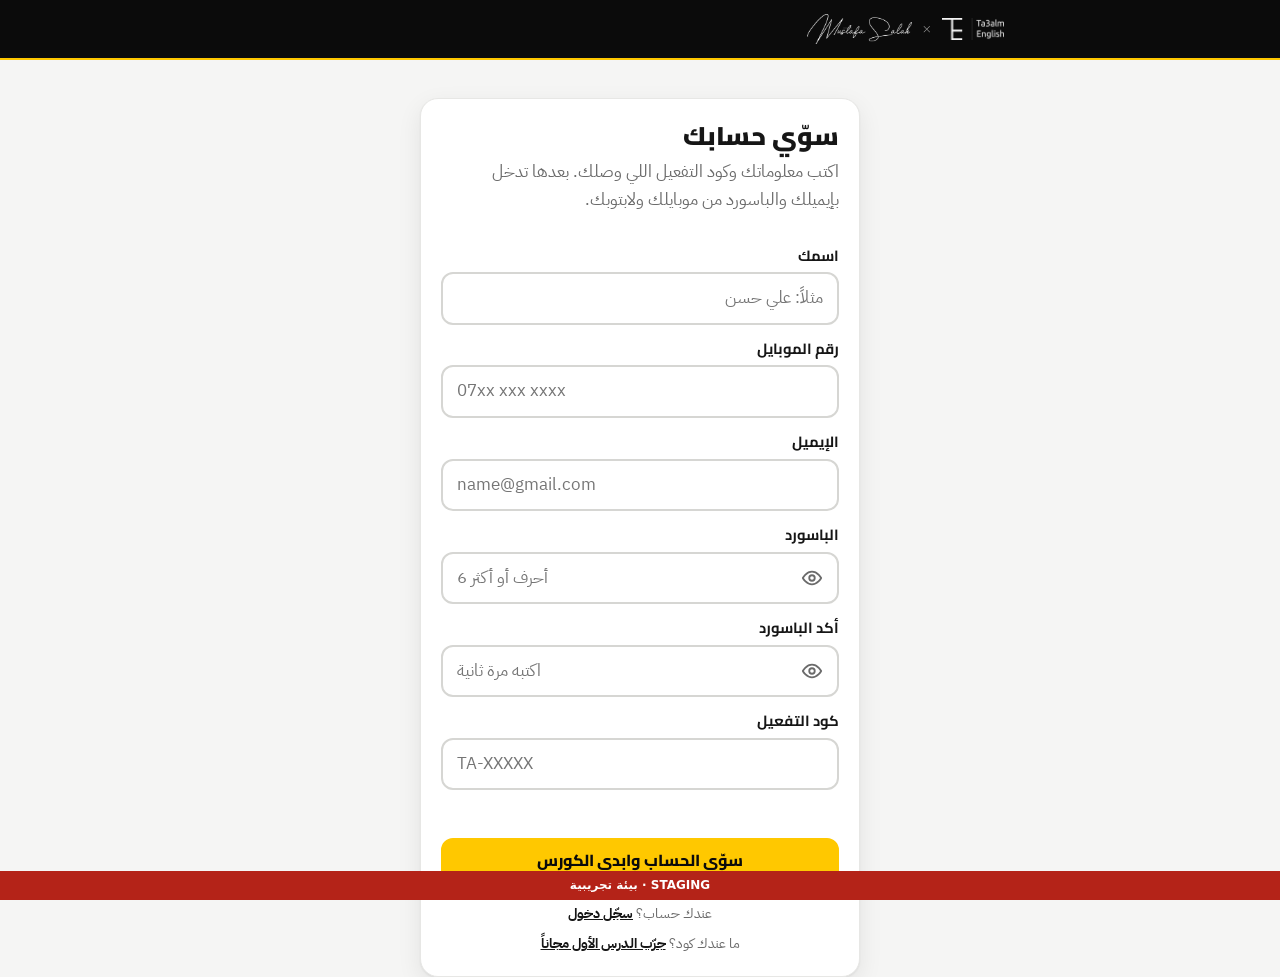
==== commit 07a91e0b: "Staging: pay online with Wayl (pay card for free accounts, /learn/paid confirmation page, admin paym" ====
--- a/learn/index.html
+++ b/learn/index.html
@@ -168,7 +168,23 @@
 .mtn-card{padding:16px;margin-bottom:18px}
 #paidView{display:flex;flex-direction:column;gap:14px}
 #paidView[hidden]{display:none}
+.paybox{gap:10px;margin-top:4px}
+.pay-price{display:flex;align-items:baseline;gap:6px;font-family:var(--font-display)}
+.pay-price b{font-size:1.7rem;font-weight:900}
+.paybox .btn{width:100%}
+.pay-alt{margin-top:10px}
+.pay-alt summary{cursor:pointer;min-height:40px;display:flex;align-items:center}
 .intro-top{padding:16px;display:flex;flex-direction:column;gap:10px}
+.acc{padding:18px 16px;margin-bottom:18px;display:flex;flex-direction:column;gap:12px;border:2px solid var(--yellow)}
+.acc h2{font:800 1.15rem/1.4 var(--font-display);margin:0}
+.acc p{margin:0;color:var(--muted);line-height:1.7}
+.acc-opts{display:grid;grid-template-columns:1fr 1fr;gap:10px}
+.acc-opt{display:flex;flex-direction:column;gap:8px;padding:12px;border:2px solid var(--line-2);border-radius:14px;background:#fff}
+.acc-opt b{font:800 1.05rem/1.3 var(--font-display)}
+.acc-opt .btn{width:100%;min-height:46px;padding:0 10px}
+.acc-play{all:unset;box-sizing:border-box;cursor:pointer;min-height:44px;display:flex;align-items:center;justify-content:center;gap:8px;border-radius:12px;background:var(--yellow-wash);font-weight:700;font-size:.92rem}
+.acc-play[aria-pressed=true]{background:var(--yellow)}
+@media (max-width:340px){.acc-opts{grid-template-columns:1fr}}
 .intro-top h2{font-size:1.1rem;font-weight:900}
 /* today: compact */
 .today2{padding:14px 16px;display:flex;flex-direction:column;gap:10px;border:2px solid var(--black);box-shadow:0 4px 0 var(--black)}
@@ -305,6 +321,7 @@
   <main><div class="inner">
     <div id="mtnBox" class="card mtn-card" hidden><div class="sec-h"><h2>رحلتك</h2><span class="muted small" id="mtnMeta"></span></div><div class="chps" id="chPills" hidden></div><div id="mtn"></div></div>
     <button type="button" class="fbnote" id="fbNote" hidden></button>
+    <div class="card acc" id="accentBox" hidden></div>
 
     <div id="paidView" hidden>
       <div class="card intro-top" id="introTop" hidden></div>
@@ -340,7 +357,8 @@
         </form>
       </details>
     </div>
-    <button type="button" class="logout-link" id="logout">تسجيل الخروج</button>
+    <button type="button" class="logout-link" id="accentLink" hidden style="margin-top:28px"></button>
+    <button type="button" class="logout-link" id="logout" style="margin-top:4px">تسجيل الخروج</button>
   </div></main>
 </div>
 
@@ -549,22 +567,56 @@
     catch (x) { $('actErr').textContent = x.message; }
   };
 
+  // ---- pay online (Wayl): shown to free accounts when the server has online payments on ----
+  const fmtIQD = n => Number(n).toLocaleString('en-US');
+  function payBlock(co) {
+    const open = co.order && co.order.state === 'open' && co.order.url;
+    return `<div class="paybox stack">
+      <div class="pay-price"><b class="num">${fmtIQD(co.price)}</b> <span>د.ع</span>${co.regular ? ` <s class="muted num">${fmtIQD(co.regular)}</s>` : ''}</div>
+      <button type="button" class="btn y pay-go">${open ? 'كمّل الدفع ←' : 'ادفع أونلاين وابدي هسه ←'}</button>
+      <p class="muted small">الدفع بصفحة Wayl الآمنة، بالبطاقة أو المحفظة الإلكترونية. أول ما تكمّل الدفع ينفتحلك الكورس كامل.</p>
+      <div class="err small pay-err" style="min-height:0"></div></div>`;
+  }
+  async function payNow(btn, errBox) {
+    btn.disabled = true; const was = btn.textContent; btn.textContent = 'جاري فتح صفحة الدفع…'; errBox.textContent = '';
+    try {
+      const r = await call('/api/checkout', { method: 'POST', token });
+      if (r.state === 'redirect' && r.url) { location.href = r.url; return; }
+      if (r.state === 'paid') { toast('🎉 انفتحلك الكورس الكامل'); load(true); return; }
+      errBox.textContent = 'ثواني ونجرّب مرة ثانية…'; setTimeout(() => payNow(btn, errBox), 2000);
+    } catch (x) { errBox.textContent = x.message || 'صار خطأ، جرّب مرة ثانية'; btn.disabled = false; btn.textContent = was; }
+  }
+  function wirePay(root) {
+    const b = root.querySelector('.pay-go'); if (b) b.onclick = () => payNow(b, root.querySelector('.pay-err'));
+  }
+
   function renderPre() {
     const d = data, box = $('preBox');
     box.hidden = !d.trial;
     if (!d.trial) return;
+    const co = d.checkout && d.checkout.enabled ? d.checkout : null;
     $('preStep').hidden = !!d.preorder;
     $('preDone').hidden = !d.preorder;
     if (d.preorder) {
       $('preDone').innerHTML = `<b class="pre-ok-t">🎉 تم حجز مقعدك بنجاح!</b>
         <p>مقعدك محجوز بسعر الإطلاق. راح نتواصل وياك على واتساب بأسرع وقت حتى نثبّت حجزك.</p>
+        ${co ? `<p>أو ادفع هسه أونلاين وابدي فوراً:</p>${payBlock(co)}` : ''}
         <p class="pre-ok-go">ولحد ذاك الوقت، ابدي بدرسك المجاني 👇</p>`;
+      if (co) wirePay($('preDone'));
       return;
     }
+    if (co) {
+      box.innerHTML = `<h3>عجبك؟ اشترك هسه</h3>${payBlock(co)}
+        <details class="pay-alt"><summary class="muted small">أو احجز وادفع كاش ويا المندوب</summary>
+        <div class="row" style="margin-top:8px"><select class="input" id="prePay" style="flex:1;min-width:0"><option value="">شلون تحب تدفع؟</option><option>كاش ويا المندوب</option><option>حوالة إلكترونية</option></select>
+        <button type="button" class="btn" id="preGo">احجز</button></div><div class="err small" id="preErr" style="min-height:0"></div></details>`;
+      wirePay(box);
+    } else {
     box.innerHTML = `<h3>عجبك؟ احجز مقعدك</h3>
       <p class="muted">بسعر الإطلاق، وبدون دفع هسة. نتواصل وياك بأسرع وقت حتى نثبّت حجزك.</p>
       <div class="row"><select class="input" id="prePay" style="flex:1;min-width:0"><option value="">شلون تحب تدفع؟</option><option>كاش ويا المندوب</option><option>حوالة إلكترونية</option></select>
       <button type="button" class="btn y" id="preGo">احجز</button></div><div class="err small" id="preErr" style="min-height:0"></div>`;
+    }
     $('preGo').onclick = async () => {
       if (!$('prePay').value) { $('preErr').textContent = 'اختار شلون تحب تدفع.'; return; }
       try { await call('/api/activate', { method: 'POST', json: { preorder: true, pay: $('prePay').value }, token }); data.preorder = true; px('Lead'); renderPre(); $('heroTag').textContent = 'درسك المجاني 🎁'; $('heroMeta').innerHTML = ''; $('actTitle').textContent = '🔑 وصلك كود التفعيل؟ اكتبه هنا'; $('preDone').scrollIntoView({ behavior: 'smooth', block: 'center' }); toast('✅ انحجز مقعدك'); }
@@ -582,6 +634,7 @@
     $('freeView').hidden = !d.trial;
     $('journey').hidden = d.trial;
     renderFeedbackNote();
+    renderAccent();
     clearInterval(tick);
     if (d.trial) return renderFree();
     const today = d.days[d.days.length - 1];
@@ -594,6 +647,44 @@
     $('mtnBox').hidden = true;
     if (d.next_open) { countdown(); tick = setInterval(countdown, 30000); }
   }
+  // ---- the homework voices: British or American, asked once, changeable from the link at the bottom ----
+  const ACC = { uk: 'بريطاني', us: 'أمريكي' };
+  let accAudio = null;
+  function renderAccent(open) {
+    const d = data, box = $('accentBox'), link = $('accentLink');
+    const ask = open || !d.accent;
+    link.hidden = !d.accent || ask;
+    link.textContent = 'لهجة أصوات الواجبات: ' + (ACC[d.accent] || '') + ' · غيّرها';
+    box.hidden = !ask;
+    if (!ask) return;
+    box.innerHTML = `<h2>شلون تحب تكون لهجة أصوات الواجبات؟</h2>
+      <p>واجبات المحاكاة صوت إنكليزي تسمعه وتقلّده. اسمع الاثنين واختار اللي يعجبك، وتكدر تغيّره بأي وقت.</p>
+      <div class="acc-opts">${['uk', 'us'].map(a => `<div class="acc-opt"><b>${ACC[a]}</b>
+        <button type="button" class="acc-play" data-a="${a}" aria-pressed="false">اسمع مثال</button>
+        <button type="button" class="btn ${d.accent === a ? '' : 'y'}" data-pick="${a}">${d.accent === a ? 'مختار' : 'اختار ' + ACC[a]}</button></div>`).join('')}</div>
+      ${d.accent ? '<button type="button" class="logout-link" id="accClose" style="margin:0 auto">خليها مثل ما هي</button>' : ''}`;
+    box.querySelectorAll('.acc-play').forEach(b => b.onclick = () => {
+      const on = b.getAttribute('aria-pressed') === 'true';
+      if (accAudio) accAudio.pause();
+      box.querySelectorAll('.acc-play').forEach(x => { x.setAttribute('aria-pressed', 'false'); x.textContent = 'اسمع مثال'; });
+      if (on) return;
+      accAudio = new Audio(`/learn/audio/${b.dataset.a === 'us' ? 'us/' : ''}C1-L01-A.mp3`);
+      accAudio.onended = () => { b.setAttribute('aria-pressed', 'false'); b.textContent = 'اسمع مثال'; };
+      accAudio.play().catch(() => {});
+      b.setAttribute('aria-pressed', 'true'); b.textContent = 'وكّف';
+    });
+    box.querySelectorAll('[data-pick]').forEach(b => b.onclick = async () => {
+      b.disabled = true;
+      try {
+        await call('/api/accent', { method: 'POST', json: { accent: b.dataset.pick }, token });
+        if (accAudio) accAudio.pause();
+        toast('صارت أصوات واجباتك ' + ACC[b.dataset.pick]);
+        await load();
+      } catch (e) { b.disabled = false; toast(e.message || 'صار خطأ، جرّب مرة ثانية'); }
+    });
+    const cl = $('accClose'); if (cl) cl.onclick = () => renderAccent(false);
+  }
+  $('accentLink').onclick = () => { renderAccent(true); $('accentBox').scrollIntoView({ behavior: 'smooth', block: 'center' }); };
   // ---- the journey: one bar per stage of the course, the mountain of this chapter behind a link ----
   function renderJourney() {
     const d = data, today = d.days[d.days.length - 1], all = [...d.days, ...d.upcoming];
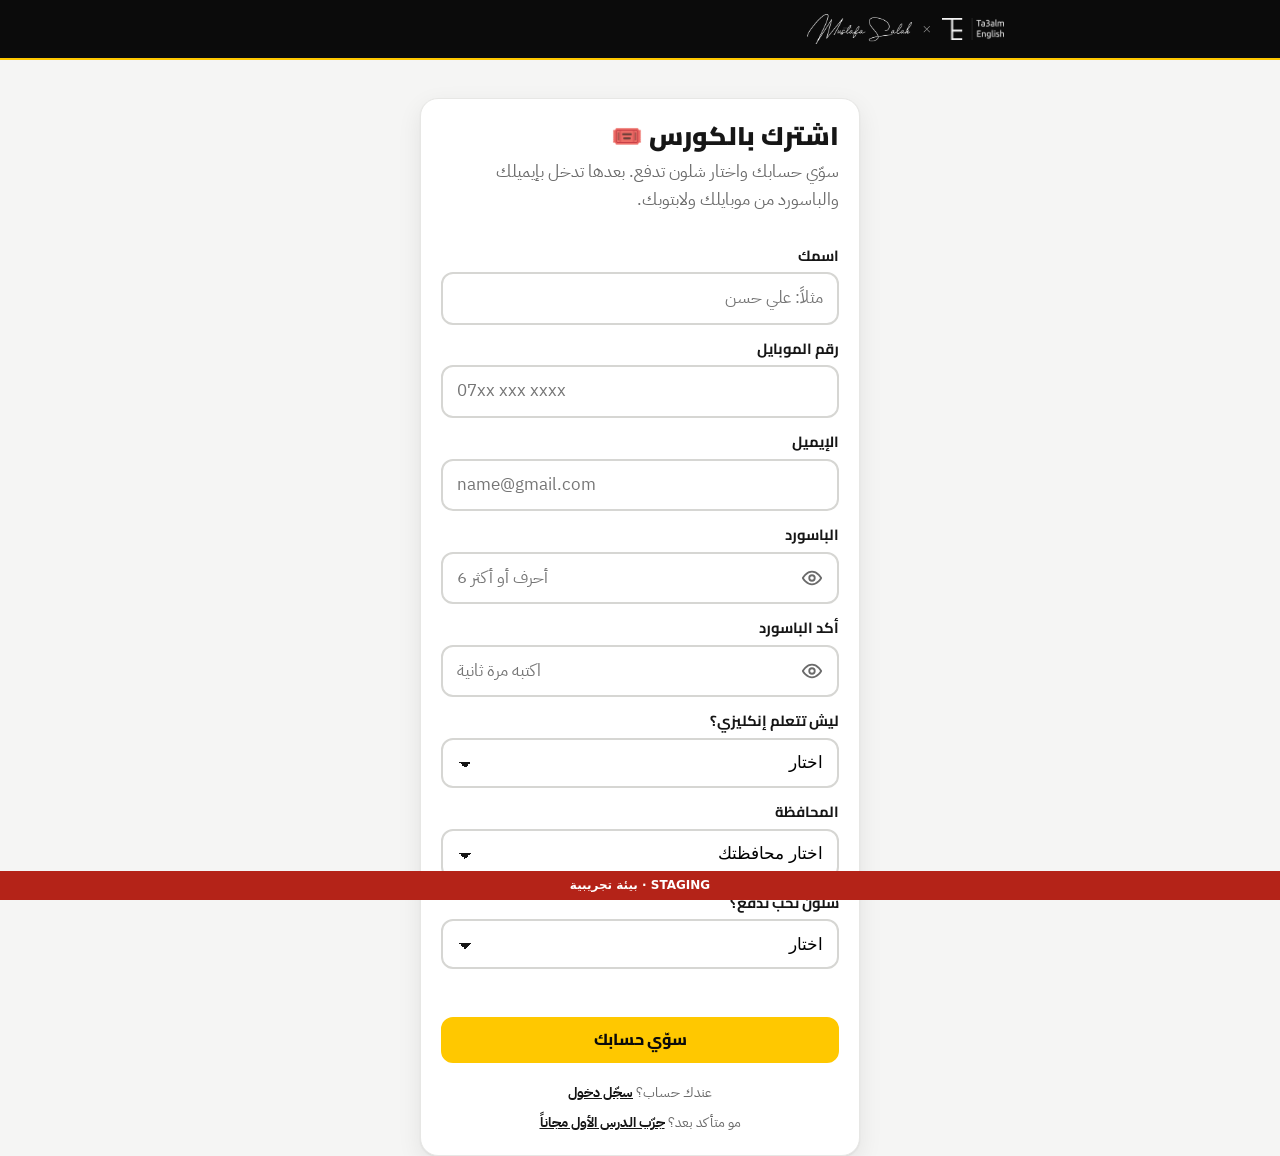
==== commit 3186674b: "Staging: one sign-up page with a payment dropdown (online / activation code / cash with the courier)" ====
--- a/learn/index.html
+++ b/learn/index.html
@@ -168,6 +168,7 @@
 .mtn-card{padding:16px;margin-bottom:18px}
 #paidView{display:flex;flex-direction:column;gap:14px}
 #paidView[hidden]{display:none}
+.pay-note{margin:8px 0 0;line-height:1.7}
 .paybox{gap:10px;margin-top:4px}
 .pay-price{display:flex;align-items:baseline;gap:6px;font-family:var(--font-display)}
 .pay-price b{font-size:1.7rem;font-weight:900}
@@ -286,24 +287,25 @@
         <h1 id="loginTitle">كورس مصطفى صلاح</h1>
         <p class="sub muted" id="loginSub">ما راح تحفظ، راح تحجي.</p>
       </div>
-      <div class="field" data-m="act free"><label for="name">اسمك</label>
+      <div class="field" data-m="join free"><label for="name">اسمك</label>
         <input class="input" id="name" autocomplete="name" placeholder="مثلاً: علي حسن"></div>
-      <div class="field" data-m="act free"><label for="phone">رقم الموبايل</label>
+      <div class="field" data-m="join free"><label for="phone">رقم الموبايل</label>
         <input class="input en" id="phone" type="tel" inputmode="numeric" autocomplete="tel" placeholder="07xx xxx xxxx" maxlength="16"></div>
-      <div class="field" data-m="login act free forgot"><label for="email" id="emailLabel">الإيميل</label>
+      <div class="field" data-m="login join free forgot"><label for="email" id="emailLabel">الإيميل</label>
         <input class="input en" id="email" type="email" inputmode="email" autocomplete="email" autocapitalize="none" placeholder="name@gmail.com"></div>
-      <div class="field" data-m="login act free reset"><label for="pw">الباسورد</label>
+      <div class="field" data-m="login join free reset"><label for="pw">الباسورد</label>
         <input class="input en" id="pw" type="password" autocomplete="current-password" placeholder="6 أحرف أو أكثر"></div>
-      <div class="field" data-m="act free reset"><label for="pw2">أكد الباسورد</label>
+      <div class="field" data-m="join free reset"><label for="pw2">أكد الباسورد</label>
         <input class="input en" id="pw2" type="password" autocomplete="new-password" placeholder="اكتبه مرة ثانية"></div>
-      <div class="field" data-m="act"><label for="code">كود التفعيل</label>
+      <div class="field" data-m="join free"><label for="goal">ليش تتعلم إنكليزي؟</label>
+        <select class="input" id="goal"><option value="">اختار</option><option>للشغل</option><option>للدراسة</option><option>للسفر</option><option>أريد أحچي بثقة</option><option>غيرها</option></select></div>
+      <div class="field" data-m="join free"><label for="city">المحافظة</label>
+        <select class="input" id="city"><option value="">اختار محافظتك</option><option>البصرة</option><option>بغداد</option><option>أربيل</option><option>الأنبار</option><option>بابل</option><option>حلبجة</option><option>دهوك</option><option>ديالى</option><option>ذي قار</option><option>السليمانية</option><option>صلاح الدين</option><option>القادسية</option><option>كربلاء</option><option>كركوك</option><option>المثنى</option><option>ميسان</option><option>النجف</option><option>نينوى</option><option>واسط</option><option>خارج العراق</option></select></div>
+      <div class="field" data-m="join"><label for="pay">شلون تحب تدفع؟</label>
+        <select class="input" id="pay"><option value="">اختار</option><option value="code">عندي كود تفعيل</option><option value="cash">كاش ويا المندوب (يوصلك الكود لباب البيت)</option></select>
+        <p class="small pay-note" id="payNote" hidden></p></div>
+      <div class="field" id="codeField" hidden><label for="code">كود التفعيل</label>
         <input class="input en" id="code" autocapitalize="characters" autocomplete="one-time-code" placeholder="TA-XXXXX"></div>
-      <div class="field" data-m="free"><label for="goal">ليش تتعلم إنكليزي؟</label>
-        <select class="input" id="goal"><option value="">اختار</option><option>للشغل</option><option>للدراسة</option><option>للسفر</option><option>أريد أحچي بثقة</option><option>غيرها</option></select></div>
-      <div class="field" data-m="free"><label for="city">المحافظة</label>
-        <select class="input" id="city"><option value="">اختار محافظتك</option><option>البصرة</option><option>بغداد</option><option>أربيل</option><option>الأنبار</option><option>بابل</option><option>حلبجة</option><option>دهوك</option><option>ديالى</option><option>ذي قار</option><option>السليمانية</option><option>صلاح الدين</option><option>القادسية</option><option>كربلاء</option><option>كركوك</option><option>المثنى</option><option>ميسان</option><option>النجف</option><option>نينوى</option><option>واسط</option><option>خارج العراق</option></select></div>
-      <div class="field" data-m="pre"><label for="pay">شلون تحب تدفع؟</label>
-        <select class="input" id="pay"><option value="">اختار</option><option>كاش ويا المندوب</option><option>حوالة إلكترونية</option></select></div>
       <div class="err small" id="loginErr" role="alert"></div>
       <button class="btn y" id="loginBtn">دخول</button>
       <div class="links small" id="loginLinks"></div>
@@ -411,20 +413,27 @@
     } catch (e) { /* never block the page */ }
   }
   const RESET = params.get('reset');
-  let mode = RESET ? 'reset' : params.has('free') ? 'free' : (params.has('login') || store.get('has_account') ? 'login' : 'act');
+  // one sign-up page for everyone ("join"): pay online, use an activation code, or book and pay cash with the courier.
+  // ?free=1 alone is the free-lesson sign-up; ?preorder (old links) and ?code=TA-XXXXX open "join".
+  const CODE_IN_LINK = (params.get('code') || '').trim();
+  let payInfo = null, payTouched = false;                     // filled by /api/checkout/info below
+  const fmtN = n => Number(n).toLocaleString('en-US');
+  let mode = RESET ? 'reset' : (PRE || CODE_IN_LINK) ? 'join' : params.has('free') ? 'free'
+    : (params.has('login') || store.get('has_account') ? 'login' : 'join');
   const MODES = {
     login: { t: 'سجّل دخول', s: 'أهلاً بيك مرة ثانية 👋 ادخل بإيميلك أو رقم موبايلك، والباسورد.', b: 'دخول',
-      l: `<a href="#" data-go="act">ما عندك حساب؟ سوّي حساب</a><a href="#" data-go="forgot">نسيت الباسورد؟</a>` },
+      l: `<a href="#" data-go="join">ما عندك حساب؟ سوّي حساب</a><a href="#" data-go="forgot">نسيت الباسورد؟</a>` },
     forgot: { t: 'نسيت الباسورد؟', s: 'اكتب إيميلك أو رقم موبايلك اللي سجلت بيه، ونرسلك رابط على إيميل حسابك تحط بيه باسورد جديد.', b: 'أرسل الرابط',
       l: `<a href="#" data-go="login">رجوع لتسجيل الدخول</a>${WA ? `<a href="${WA}" target="_blank" rel="noopener">ما وصلك شي؟ راسلنا على واتساب</a>` : ''}` },
     reset: { t: 'باسورد جديد 🔑', s: 'اكتب باسورد جديد لحسابك، وبعدها تدخل مباشرة.', b: 'احفظ وادخل',
       l: `<a href="#" data-go="forgot">الرابط ما يشتغل؟ اطلب رابط جديد</a>` },
-    act: { t: 'سوّي حسابك', s: 'اكتب معلوماتك وكود التفعيل اللي وصلك. بعدها تدخل بإيميلك والباسورد من موبايلك ولابتوبك.', b: 'سوّي الحساب وابدي الكورس',
-      l: `<span>عندك حساب؟ <a href="#" data-go="login">سجّل دخول</a></span><span>ما عندك كود؟ <a href="/learn/free">جرّب الدرس الأول مجاناً</a></span>` },
+    join: { t: 'اشترك بالكورس 🎟️', s: 'سوّي حسابك واختار شلون تدفع. بعدها تدخل بإيميلك والباسورد من موبايلك ولابتوبك.', b: 'سوّي حسابك',
+      l: `<span>عندك حساب؟ <a href="#" data-go="login">سجّل دخول</a></span><span>مو متأكد بعد؟ <a href="#" data-go="free">جرّب الدرس الأول مجاناً</a></span>` },
     free: { t: 'درسك الأول مجاناً 🎁', s: 'سوّي حسابك، وشوف المقدمة والمحاضرة الأولى، وجرّب واجب المحاكاة.', b: 'ابدي الدرس المجاني',
-      l: `<span>عندك حساب؟ <a href="#" data-go="login">سجّل دخول</a></span>` },
+      l: `<span>عندك حساب؟ <a href="#" data-go="login">سجّل دخول</a></span><span>تريد الكورس كامل؟ <a href="#" data-go="join">اشترك</a></span>` },
   };
   function setMode(m) {
+    if (m === 'act') m = 'join';
     mode = m; const M = MODES[m]; $('loginBtn').hidden = false;
     $('loginTitle').textContent = M.t; $('loginSub').textContent = M.s; $('loginBtn').textContent = M.b;
     const either = m === 'login' || m === 'forgot';             // these two take the email or the mobile number
@@ -435,19 +444,42 @@
     $('loginLinks').innerHTML = M.l; $('loginErr').textContent = '';
     document.querySelectorAll('#loginForm [data-m]').forEach(f => {
       const ms = f.dataset.m.split(' ');
-      f.hidden = !(ms.includes(m) || (PRE && m === 'free' && ms.includes('pre')));
+      f.hidden = !ms.includes(m);
     });
-    if (PRE && m === 'free') {
-      $('loginTitle').textContent = 'احجز مقعدك بسعر الإطلاق 🎟️';
-      $('loginSub').textContent = 'سجّل حجزك هسة بدون دفع، ونتواصل وياك بأسرع وقت حتى نثبّت حجزك. وبنفس الوقت شوف الدرس الأول مجاناً.';
-      $('loginBtn').textContent = 'احجز مقعدي';
-    }
+    if (typeof payPick === 'function') payPick();
     $('pw').autocomplete = m === 'login' ? 'current-password' : 'new-password';
     $('pw').placeholder = m === 'reset' ? 'الباسورد الجديد: 6 أحرف أو أكثر' : '6 أحرف أو أكثر';
     $('pw2').value = '';
     $('loginLinks').querySelectorAll('[data-go]').forEach(a => a.onclick = e => { e.preventDefault(); setMode(a.dataset.go); });
   }
   setMode(mode);
+
+  // the payment choice on the sign-up page
+  function payPick() {
+    const c = mode === 'join' ? $('pay').value : '';
+    $('codeField').hidden = c !== 'code';
+    if (mode !== 'join') return;
+    $('loginBtn').textContent = { online: 'ادفع هسه وابدي الكورس ←', code: 'سوّي الحساب وابدي الكورس', cash: 'احجز مقعدي' }[c] || 'سوّي حسابك';
+    const price = payInfo ? `<b class="num">${fmtN(payInfo.price)} د.ع</b>${payInfo.regular ? ` <s class="muted num">${fmtN(payInfo.regular)}</s>` : ''} · ` : '';
+    const note = {
+      online: price + 'تدفع بصفحة Wayl الآمنة بالبطاقة أو المحفظة الإلكترونية، وأول ما تكمّل ينفتحلك الكورس كامل.',
+      code: 'اكتب الكود اللي وصلك ويا الفاتورة، وتبدي الكورس اليوم.',
+      cash: 'نتواصل وياك على واتساب، والمندوب يوصلك الفاتورة والكود وتدفع كاش عند الاستلام. ولحد ذاك الوقت شوف الدرس الأول مجاناً.',
+    }[c];
+    $('payNote').hidden = !note; $('payNote').innerHTML = note || '';
+  }
+  $('pay').onchange = () => { payTouched = true; payPick(); };
+  if (CODE_IN_LINK) { $('pay').value = 'code'; $('code').value = CODE_IN_LINK; }
+  call('/api/checkout/info').then(r => {
+    if (!r || !r.enabled) return;
+    payInfo = r;
+    const o = document.createElement('option'); o.value = 'online'; o.textContent = 'ادفع أونلاين هسه (بطاقة أو محفظة)';
+    $('pay').insertBefore(o, $('pay').options[1]);
+    if (!payTouched && !CODE_IN_LINK && !$('pay').value) $('pay').value = 'online';
+    payPick();
+  }).catch(() => {});
+  payPick();
+
   // Iraqi mobile: 07 then 5/7/8/9 then 8 digits (spaces, +964 and 00964 are fine)
   function iraqiMobile(v) {
     let d = (v || '').replace(/\D/g, '').replace(/^00/, '');
@@ -470,17 +502,31 @@
       return fail(mode === 'login' ? 'اكتب إيميلك أو رقم موبايلك اللي سجلت بيه.' : 'اكتب إيميلك صح، مثل name@gmail.com', 'email');
     if ($('pw').value.length < 6) return fail(mode === 'login' ? 'اكتب الباسورد.' : 'الباسورد لازم يكون 6 أحرف أو أكثر.', 'pw');
     if (mode !== 'login' && $('pw2').value !== $('pw').value) return fail('الباسوردين مو نفس الشي. اكتبهن مرة ثانية.', 'pw2');
-    if (mode === 'act' && !v('code')) return fail('اكتب كود التفعيل.', 'code');
-    if (mode === 'free' && !v('city')) return fail('اختار محافظتك.', 'city');
-    if (mode === 'free' && PRE && !v('pay')) return fail('اختار شلون تحب تدفع.', 'pay');
+    const pay = mode === 'join' ? v('pay') : '';
+    if ((mode === 'free' || mode === 'join') && !v('city')) return fail('اختار محافظتك.', 'city');
+    if (mode === 'join' && !pay) return fail('اختار شلون تحب تدفع.', 'pay');
+    if (pay === 'code' && !v('code')) return fail('اكتب كود التفعيل.', 'code');
     const btn = $('loginBtn'); btn.disabled = true;
     try {
       const body = { email: v('email'), password: $('pw').value };
       const r = mode === 'login' ? await call('/api/login', { method: 'POST', json: body })
-        : await call('/api/register', { method: 'POST', json: { ...body, name: v('name'), phone: v('phone'), free: mode === 'free',
-            code: v('code'), goal: v('goal'), city: v('city'), source: SOURCE, preorder: PRE && mode === 'free', pay: v('pay') } });
+        : await call('/api/register', { method: 'POST', json: { ...body, name: v('name'), phone: v('phone'),
+            free: mode === 'free' || pay === 'online' || pay === 'cash', code: pay === 'code' ? v('code') : '',
+            goal: v('goal'), city: v('city'), source: SOURCE, preorder: pay === 'online' || pay === 'cash',
+            pay: { online: 'دفع أونلاين', cash: 'كاش ويا المندوب' }[pay] || '' } });
       token = r.token; store.set('learn_token', token); store.set('has_account', '1');
-      if (mode !== 'login') px(PRE && mode === 'free' ? 'Lead' : mode === 'act' ? 'Purchase' : 'CompleteRegistration');
+      if (pay === 'online') {
+        // account made; now the order and Wayl's link, then off to pay
+        px('InitiateCheckout');
+        btn.textContent = 'جاري فتح صفحة الدفع…';
+        try {
+          const c = await call('/api/checkout', { method: 'POST', token });
+          if (c.state === 'redirect' && c.url) { location.href = c.url; return; }
+        } catch (x) { toast('انسوّى حسابك، بس ما كدرنا نفتح صفحة الدفع هسه. جرّب من زر الدفع تحت.'); }
+        await load(true);
+        return;
+      }
+      if (mode !== 'login') px(pay === 'cash' ? 'Lead' : pay === 'code' ? 'Purchase' : 'CompleteRegistration');
       await load(true);
     } catch (x) { err.textContent = x.message; }
     finally { btn.disabled = false; }
@@ -608,18 +654,16 @@
     if (co) {
       box.innerHTML = `<h3>عجبك؟ اشترك هسه</h3>${payBlock(co)}
         <details class="pay-alt"><summary class="muted small">أو احجز وادفع كاش ويا المندوب</summary>
-        <div class="row" style="margin-top:8px"><select class="input" id="prePay" style="flex:1;min-width:0"><option value="">شلون تحب تدفع؟</option><option>كاش ويا المندوب</option><option>حوالة إلكترونية</option></select>
-        <button type="button" class="btn" id="preGo">احجز</button></div><div class="err small" id="preErr" style="min-height:0"></div></details>`;
+        <p class="muted small" style="margin:6px 0 8px">نتواصل وياك على واتساب، والمندوب يوصلك الفاتورة والكود وتدفع كاش عند الاستلام.</p>
+        <button type="button" class="btn" id="preGo">احجز وادفع كاش</button><div class="err small" id="preErr" style="min-height:0"></div></details>`;
       wirePay(box);
     } else {
     box.innerHTML = `<h3>عجبك؟ احجز مقعدك</h3>
-      <p class="muted">بسعر الإطلاق، وبدون دفع هسة. نتواصل وياك بأسرع وقت حتى نثبّت حجزك.</p>
-      <div class="row"><select class="input" id="prePay" style="flex:1;min-width:0"><option value="">شلون تحب تدفع؟</option><option>كاش ويا المندوب</option><option>حوالة إلكترونية</option></select>
-      <button type="button" class="btn y" id="preGo">احجز</button></div><div class="err small" id="preErr" style="min-height:0"></div>`;
+      <p class="muted">بسعر الإطلاق. نتواصل وياك على واتساب، والمندوب يوصلك الفاتورة والكود وتدفع كاش عند الاستلام.</p>
+      <button type="button" class="btn y" id="preGo">احجز مقعدي</button><div class="err small" id="preErr" style="min-height:0"></div>`;
     }
     $('preGo').onclick = async () => {
-      if (!$('prePay').value) { $('preErr').textContent = 'اختار شلون تحب تدفع.'; return; }
-      try { await call('/api/activate', { method: 'POST', json: { preorder: true, pay: $('prePay').value }, token }); data.preorder = true; px('Lead'); renderPre(); $('heroTag').textContent = 'درسك المجاني 🎁'; $('heroMeta').innerHTML = ''; $('actTitle').textContent = '🔑 وصلك كود التفعيل؟ اكتبه هنا'; $('preDone').scrollIntoView({ behavior: 'smooth', block: 'center' }); toast('✅ انحجز مقعدك'); }
+      try { await call('/api/activate', { method: 'POST', json: { preorder: true, pay: 'كاش ويا المندوب' }, token }); data.preorder = true; px('Lead'); renderPre(); $('heroTag').textContent = 'درسك المجاني 🎁'; $('heroMeta').innerHTML = ''; $('actTitle').textContent = '🔑 وصلك كود التفعيل؟ اكتبه هنا'; $('preDone').scrollIntoView({ behavior: 'smooth', block: 'center' }); toast('✅ انحجز مقعدك'); }
       catch (x) { $('preErr').textContent = x.message; }
     };
   }
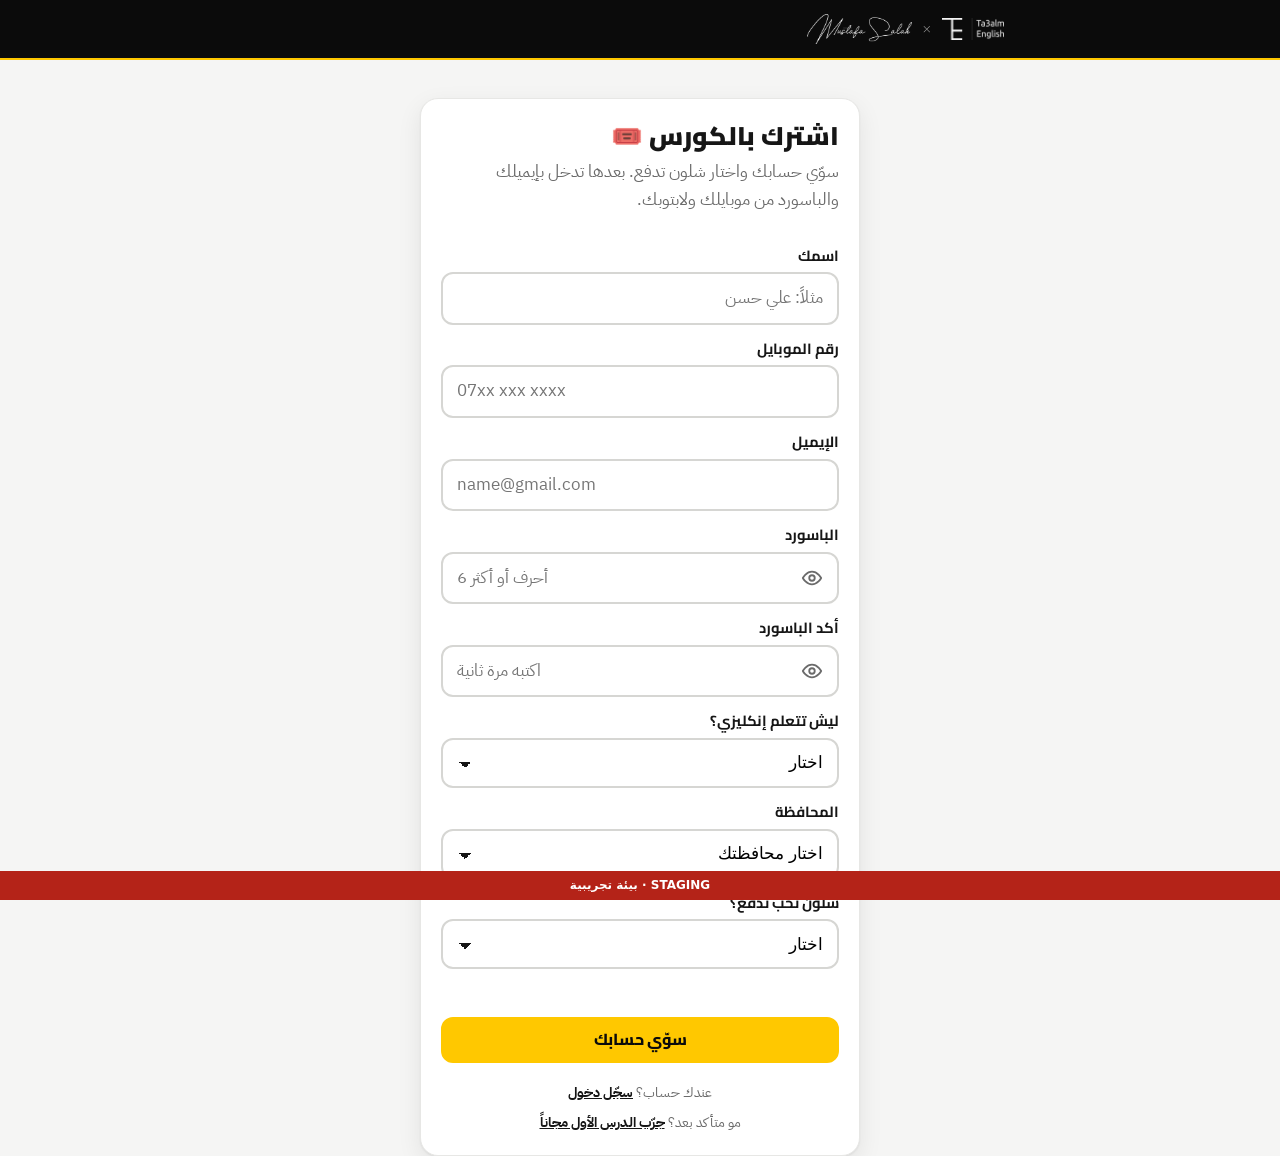
==== commit 713a9aa3: "Staging: keep electronic transfer as a payment choice (sign-up page and in-app booking) Co-Authored-" ====
--- a/learn/index.html
+++ b/learn/index.html
@@ -302,7 +302,7 @@
       <div class="field" data-m="join free"><label for="city">المحافظة</label>
         <select class="input" id="city"><option value="">اختار محافظتك</option><option>البصرة</option><option>بغداد</option><option>أربيل</option><option>الأنبار</option><option>بابل</option><option>حلبجة</option><option>دهوك</option><option>ديالى</option><option>ذي قار</option><option>السليمانية</option><option>صلاح الدين</option><option>القادسية</option><option>كربلاء</option><option>كركوك</option><option>المثنى</option><option>ميسان</option><option>النجف</option><option>نينوى</option><option>واسط</option><option>خارج العراق</option></select></div>
       <div class="field" data-m="join"><label for="pay">شلون تحب تدفع؟</label>
-        <select class="input" id="pay"><option value="">اختار</option><option value="code">عندي كود تفعيل</option><option value="cash">كاش ويا المندوب (يوصلك الكود لباب البيت)</option></select>
+        <select class="input" id="pay"><option value="">اختار</option><option value="code">عندي كود تفعيل</option><option value="cash">كاش ويا المندوب (يوصلك الكود لباب البيت)</option><option value="transfer">حوالة إلكترونية</option></select>
         <p class="small pay-note" id="payNote" hidden></p></div>
       <div class="field" id="codeField" hidden><label for="code">كود التفعيل</label>
         <input class="input en" id="code" autocapitalize="characters" autocomplete="one-time-code" placeholder="TA-XXXXX"></div>
@@ -459,12 +459,13 @@
     const c = mode === 'join' ? $('pay').value : '';
     $('codeField').hidden = c !== 'code';
     if (mode !== 'join') return;
-    $('loginBtn').textContent = { online: 'ادفع هسه وابدي الكورس ←', code: 'سوّي الحساب وابدي الكورس', cash: 'احجز مقعدي' }[c] || 'سوّي حسابك';
+    $('loginBtn').textContent = { online: 'ادفع هسه وابدي الكورس ←', code: 'سوّي الحساب وابدي الكورس', cash: 'احجز مقعدي', transfer: 'احجز مقعدي' }[c] || 'سوّي حسابك';
     const price = payInfo ? `<b class="num">${fmtN(payInfo.price)} د.ع</b>${payInfo.regular ? ` <s class="muted num">${fmtN(payInfo.regular)}</s>` : ''} · ` : '';
     const note = {
       online: price + 'تدفع بصفحة Wayl الآمنة بالبطاقة أو المحفظة الإلكترونية، وأول ما تكمّل ينفتحلك الكورس كامل.',
       code: 'اكتب الكود اللي وصلك ويا الفاتورة، وتبدي الكورس اليوم.',
       cash: 'نتواصل وياك على واتساب، والمندوب يوصلك الفاتورة والكود وتدفع كاش عند الاستلام. ولحد ذاك الوقت شوف الدرس الأول مجاناً.',
+      transfer: 'نتواصل وياك على واتساب ونرسلك تفاصيل الحوالة، وأول ما توصل نرسلك الكود. ولحد ذاك الوقت شوف الدرس الأول مجاناً.',
     }[c];
     $('payNote').hidden = !note; $('payNote').innerHTML = note || '';
   }
@@ -511,9 +512,9 @@
       const body = { email: v('email'), password: $('pw').value };
       const r = mode === 'login' ? await call('/api/login', { method: 'POST', json: body })
         : await call('/api/register', { method: 'POST', json: { ...body, name: v('name'), phone: v('phone'),
-            free: mode === 'free' || pay === 'online' || pay === 'cash', code: pay === 'code' ? v('code') : '',
-            goal: v('goal'), city: v('city'), source: SOURCE, preorder: pay === 'online' || pay === 'cash',
-            pay: { online: 'دفع أونلاين', cash: 'كاش ويا المندوب' }[pay] || '' } });
+            free: mode === 'free' || (!!pay && pay !== 'code'), code: pay === 'code' ? v('code') : '',
+            goal: v('goal'), city: v('city'), source: SOURCE, preorder: !!pay && pay !== 'code',
+            pay: { online: 'دفع أونلاين', cash: 'كاش ويا المندوب', transfer: 'حوالة إلكترونية' }[pay] || '' } });
       token = r.token; store.set('learn_token', token); store.set('has_account', '1');
       if (pay === 'online') {
         // account made; now the order and Wayl's link, then off to pay
@@ -526,7 +527,7 @@
         await load(true);
         return;
       }
-      if (mode !== 'login') px(pay === 'cash' ? 'Lead' : pay === 'code' ? 'Purchase' : 'CompleteRegistration');
+      if (mode !== 'login') px(pay === 'cash' || pay === 'transfer' ? 'Lead' : pay === 'code' ? 'Purchase' : 'CompleteRegistration');
       await load(true);
     } catch (x) { err.textContent = x.message; }
     finally { btn.disabled = false; }
@@ -653,17 +654,19 @@
     }
     if (co) {
       box.innerHTML = `<h3>عجبك؟ اشترك هسه</h3>${payBlock(co)}
-        <details class="pay-alt"><summary class="muted small">أو احجز وادفع كاش ويا المندوب</summary>
-        <p class="muted small" style="margin:6px 0 8px">نتواصل وياك على واتساب، والمندوب يوصلك الفاتورة والكود وتدفع كاش عند الاستلام.</p>
-        <button type="button" class="btn" id="preGo">احجز وادفع كاش</button><div class="err small" id="preErr" style="min-height:0"></div></details>`;
+        <details class="pay-alt"><summary class="muted small">أو احجز وادفع كاش ويا المندوب أو بحوالة</summary>
+        <div class="row" style="margin-top:8px"><select class="input" id="prePay" style="flex:1;min-width:0"><option value="">شلون تحب تدفع؟</option><option>كاش ويا المندوب</option><option>حوالة إلكترونية</option></select>
+        <button type="button" class="btn" id="preGo">احجز</button></div><div class="err small" id="preErr" style="min-height:0"></div></details>`;
       wirePay(box);
     } else {
     box.innerHTML = `<h3>عجبك؟ احجز مقعدك</h3>
-      <p class="muted">بسعر الإطلاق. نتواصل وياك على واتساب، والمندوب يوصلك الفاتورة والكود وتدفع كاش عند الاستلام.</p>
-      <button type="button" class="btn y" id="preGo">احجز مقعدي</button><div class="err small" id="preErr" style="min-height:0"></div>`;
+      <p class="muted">بسعر الإطلاق، وبدون دفع هسة. نتواصل وياك على واتساب حتى نثبّت حجزك.</p>
+      <div class="row"><select class="input" id="prePay" style="flex:1;min-width:0"><option value="">شلون تحب تدفع؟</option><option>كاش ويا المندوب</option><option>حوالة إلكترونية</option></select>
+      <button type="button" class="btn y" id="preGo">احجز</button></div><div class="err small" id="preErr" style="min-height:0"></div>`;
     }
     $('preGo').onclick = async () => {
-      try { await call('/api/activate', { method: 'POST', json: { preorder: true, pay: 'كاش ويا المندوب' }, token }); data.preorder = true; px('Lead'); renderPre(); $('heroTag').textContent = 'درسك المجاني 🎁'; $('heroMeta').innerHTML = ''; $('actTitle').textContent = '🔑 وصلك كود التفعيل؟ اكتبه هنا'; $('preDone').scrollIntoView({ behavior: 'smooth', block: 'center' }); toast('✅ انحجز مقعدك'); }
+      if (!$('prePay').value) { $('preErr').textContent = 'اختار شلون تحب تدفع.'; return; }
+      try { await call('/api/activate', { method: 'POST', json: { preorder: true, pay: $('prePay').value }, token }); data.preorder = true; px('Lead'); renderPre(); $('heroTag').textContent = 'درسك المجاني 🎁'; $('heroMeta').innerHTML = ''; $('actTitle').textContent = '🔑 وصلك كود التفعيل؟ اكتبه هنا'; $('preDone').scrollIntoView({ behavior: 'smooth', block: 'center' }); toast('✅ انحجز مقعدك'); }
       catch (x) { $('preErr').textContent = x.message; }
     };
   }
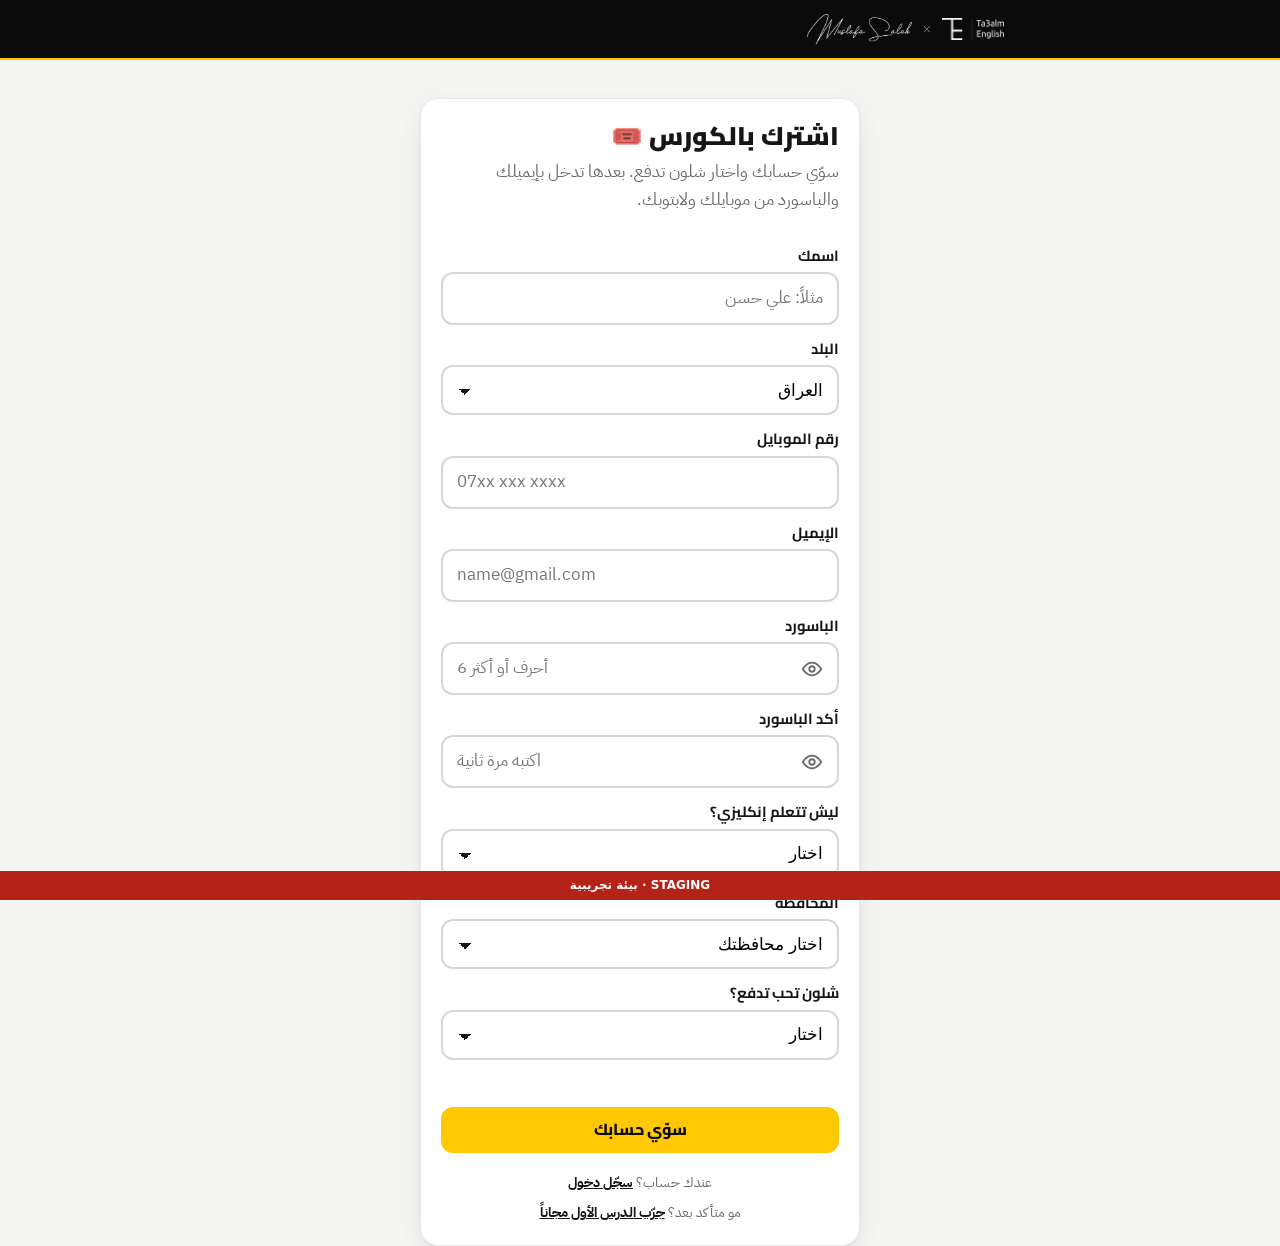
==== commit 7333d1eb: "Sign-up for students abroad: country field (province only for Iraq), dialling code on the phone, cou" ====
--- a/learn/index.html
+++ b/learn/index.html
@@ -169,6 +169,8 @@
 #paidView{display:flex;flex-direction:column;gap:14px}
 #paidView[hidden]{display:none}
 .pay-note{margin:8px 0 0;line-height:1.7}
+.phone-in{display:flex;gap:8px;direction:ltr}.phone-in .input{flex:1;min-width:0}
+.dial{display:flex;align-items:center;padding:0 12px;border:2px solid var(--line, #ddd);border-radius:12px;background:var(--yellow-wash);font-weight:700;white-space:nowrap}
 .paybox{gap:10px;margin-top:4px}
 .pay-price{display:flex;align-items:baseline;gap:6px;font-family:var(--font-display)}
 .pay-price b{font-size:1.7rem;font-weight:900}
@@ -289,8 +291,10 @@
       </div>
       <div class="field" data-m="join free"><label for="name">اسمك</label>
         <input class="input" id="name" autocomplete="name" placeholder="مثلاً: علي حسن"></div>
+      <div class="field" data-m="join free"><label for="country">البلد</label>
+        <select class="input" id="country"></select></div>
       <div class="field" data-m="join free"><label for="phone">رقم الموبايل</label>
-        <input class="input en" id="phone" type="tel" inputmode="numeric" autocomplete="tel" placeholder="07xx xxx xxxx" maxlength="16"></div>
+        <div class="phone-in"><span class="dial en" id="dial" hidden></span><input class="input en" id="phone" type="tel" inputmode="tel" autocomplete="tel" placeholder="07xx xxx xxxx" maxlength="20"></div></div>
       <div class="field" data-m="login join free forgot"><label for="email" id="emailLabel">الإيميل</label>
         <input class="input en" id="email" type="email" inputmode="email" autocomplete="email" autocapitalize="none" placeholder="name@gmail.com"></div>
       <div class="field" data-m="login join free reset"><label for="pw">الباسورد</label>
@@ -299,8 +303,8 @@
         <input class="input en" id="pw2" type="password" autocomplete="new-password" placeholder="اكتبه مرة ثانية"></div>
       <div class="field" data-m="join free"><label for="goal">ليش تتعلم إنكليزي؟</label>
         <select class="input" id="goal"><option value="">اختار</option><option>للشغل</option><option>للدراسة</option><option>للسفر</option><option>أريد أحچي بثقة</option><option>غيرها</option></select></div>
-      <div class="field" data-m="join free"><label for="city">المحافظة</label>
-        <select class="input" id="city"><option value="">اختار محافظتك</option><option>البصرة</option><option>بغداد</option><option>أربيل</option><option>الأنبار</option><option>بابل</option><option>حلبجة</option><option>دهوك</option><option>ديالى</option><option>ذي قار</option><option>السليمانية</option><option>صلاح الدين</option><option>القادسية</option><option>كربلاء</option><option>كركوك</option><option>المثنى</option><option>ميسان</option><option>النجف</option><option>نينوى</option><option>واسط</option><option>خارج العراق</option></select></div>
+      <div class="field" data-m="join free" id="cityField"><label for="city">المحافظة</label>
+        <select class="input" id="city"><option value="">اختار محافظتك</option><option>البصرة</option><option>بغداد</option><option>أربيل</option><option>الأنبار</option><option>بابل</option><option>حلبجة</option><option>دهوك</option><option>ديالى</option><option>ذي قار</option><option>السليمانية</option><option>صلاح الدين</option><option>القادسية</option><option>كربلاء</option><option>كركوك</option><option>المثنى</option><option>ميسان</option><option>النجف</option><option>نينوى</option><option>واسط</option></select></div>
       <div class="field" data-m="join"><label for="pay">شلون تحب تدفع؟</label>
         <select class="input" id="pay"><option value="">اختار</option><option value="code">عندي كود تفعيل</option><option value="cash">كاش ويا المندوب (يوصلك الكود لباب البيت)</option><option value="transfer">حوالة إلكترونية</option></select>
         <p class="small pay-note" id="payNote" hidden></p></div>
@@ -418,6 +422,24 @@
   const CODE_IN_LINK = (params.get('code') || '').trim();
   let payInfo = null, payTouched = false;                     // filled by /api/checkout/info below
   const fmtN = n => Number(n).toLocaleString('en-US');
+  // students abroad: pick the country, the province goes away and the phone takes that country's code.
+  // The names match COUNTRIES on the server; "خارج العراق" = any other country (they type the full number with +).
+  const COUNTRY = [['العراق', '964'], ['السعودية', '966'], ['الكويت', '965'], ['الإمارات', '971'], ['قطر', '974'], ['البحرين', '973'],
+    ['عُمان', '968'], ['الأردن', '962'], ['لبنان', '961'], ['سوريا', '963'], ['مصر', '20'], ['تركيا', '90'], ['إيران', '98'],
+    ['المملكة المتحدة', '44'], ['ألمانيا', '49'], ['السويد', '46'], ['هولندا', '31'], ['الولايات المتحدة', '1'], ['كندا', '1'],
+    ['أستراليا', '61'], ['خارج العراق', '']];
+  $('country').innerHTML = COUNTRY.map(([n]) => `<option value="${n}">${n === 'خارج العراق' ? 'دولة ثانية' : n}</option>`).join('');
+  const dialOf = () => (COUNTRY.find(c => c[0] === $('country').value) || COUNTRY[0])[1];
+  const inIraq = () => $('country').value === 'العراق';
+  function geoPick() {
+    const iq = inIraq(), dial = dialOf(), signup = mode === 'join' || mode === 'free';
+    $('cityField').hidden = !(signup && iq);
+    $('dial').hidden = iq || !dial; $('dial').textContent = '+' + dial;
+    $('phone').placeholder = iq ? '07xx xxx xxxx' : dial ? 'رقمك بدون رمز البلد' : '+رمز البلد ثم الرقم';
+    const cash = $('pay').querySelector('option[value="cash"]');     // the courier only delivers inside Iraq
+    if (cash) { cash.hidden = cash.disabled = !iq; if (!iq && $('pay').value === 'cash') { $('pay').value = ''; } }
+  }
+  $('country').onchange = () => { geoPick(); payPick(); };
   let mode = RESET ? 'reset' : (PRE || CODE_IN_LINK) ? 'join' : params.has('free') ? 'free'
     : (params.has('login') || store.get('has_account') ? 'login' : 'join');
   const MODES = {
@@ -446,6 +468,7 @@
       const ms = f.dataset.m.split(' ');
       f.hidden = !ms.includes(m);
     });
+    if (typeof geoPick === 'function') geoPick();
     if (typeof payPick === 'function') payPick();
     $('pw').autocomplete = m === 'login' ? 'current-password' : 'new-password';
     $('pw').placeholder = m === 'reset' ? 'الباسورد الجديد: 6 أحرف أو أكثر' : '6 أحرف أو أكثر';
@@ -481,6 +504,25 @@
   }).catch(() => {});
   payPick();
 
+  // a number from abroad, in full: + or 00, the country code, then the number (10 to 15 digits)
+  function intlNumber(v) {
+    const t = (v || '').trim();
+    if (!/^(\+|00)/.test(t)) return null;
+    const d = t.replace(/\D/g, '').replace(/^00/, '');
+    return d.length >= 10 && d.length <= 15 && !d.startsWith('964') ? '+' + d : null;
+  }
+  // the phone to send: Iraq as typed (07…), elsewhere the country code + the number without its leading 0
+  function phoneValue() {
+    const raw = $('phone').value.trim();
+    if (inIraq()) return iraqiMobile(raw);
+    const dial = dialOf();
+    if (!dial) return intlNumber(raw);
+    if (/^(\+|00)/.test(raw)) return intlNumber(raw);            // they typed the code themselves
+    const local = raw.replace(/\D/g, '').replace(/^0+/, '');
+    const d = dial + local;
+    return local.length >= 6 && d.length >= 10 && d.length <= 15 ? '+' + d : null;
+  }
+
   // Iraqi mobile: 07 then 5/7/8/9 then 8 digits (spaces, +964 and 00964 are fine)
   function iraqiMobile(v) {
     let d = (v || '').replace(/\D/g, '').replace(/^00/, '');
@@ -496,24 +538,25 @@
     if (mode === 'forgot' || mode === 'reset') return forgotOrReset(err, v, fail);
     if (mode !== 'login') {
       if (!v('name')) return fail('اكتب اسمك.', 'name');
-      if (!iraqiMobile(v('phone'))) return fail('اكتب رقم موبايلك العراقي الصحيح: 11 رقم يبدي بـ 07، مثل 0770 123 4567', 'phone');
+      if (!phoneValue()) return fail(inIraq() ? 'اكتب رقم موبايلك العراقي الصحيح: 11 رقم يبدي بـ 07، مثل 0770 123 4567'
+        : dialOf() ? 'اكتب رقم موبايلك الصحيح، بدون رمز البلد.' : 'اكتب رقمك كامل ويا رمز البلد، يبدي بـ + مثل +965 5012 3456', 'phone');
     }
     const emailOk = /^[^@\s]+@[^@\s]+\.[A-Za-z]{2,}$/.test(v('email'));
-    if (mode === 'login' ? !(emailOk || iraqiMobile(v('email'))) : !emailOk)
+    if (mode === 'login' ? !(emailOk || iraqiMobile(v('email')) || intlNumber(v('email'))) : !emailOk)
       return fail(mode === 'login' ? 'اكتب إيميلك أو رقم موبايلك اللي سجلت بيه.' : 'اكتب إيميلك صح، مثل name@gmail.com', 'email');
     if ($('pw').value.length < 6) return fail(mode === 'login' ? 'اكتب الباسورد.' : 'الباسورد لازم يكون 6 أحرف أو أكثر.', 'pw');
     if (mode !== 'login' && $('pw2').value !== $('pw').value) return fail('الباسوردين مو نفس الشي. اكتبهن مرة ثانية.', 'pw2');
     const pay = mode === 'join' ? v('pay') : '';
-    if ((mode === 'free' || mode === 'join') && !v('city')) return fail('اختار محافظتك.', 'city');
+    if ((mode === 'free' || mode === 'join') && inIraq() && !v('city')) return fail('اختار محافظتك.', 'city');
     if (mode === 'join' && !pay) return fail('اختار شلون تحب تدفع.', 'pay');
     if (pay === 'code' && !v('code')) return fail('اكتب كود التفعيل.', 'code');
     const btn = $('loginBtn'); btn.disabled = true;
     try {
       const body = { email: v('email'), password: $('pw').value };
       const r = mode === 'login' ? await call('/api/login', { method: 'POST', json: body })
-        : await call('/api/register', { method: 'POST', json: { ...body, name: v('name'), phone: v('phone'),
+        : await call('/api/register', { method: 'POST', json: { ...body, name: v('name'), phone: phoneValue(),
             free: mode === 'free' || (!!pay && pay !== 'code'), code: pay === 'code' ? v('code') : '',
-            goal: v('goal'), city: v('city'), source: SOURCE, preorder: !!pay && pay !== 'code',
+            goal: v('goal'), city: inIraq() ? v('city') : $('country').value, source: SOURCE, preorder: !!pay && pay !== 'code',
             pay: { online: 'دفع أونلاين', cash: 'كاش ويا المندوب', transfer: 'حوالة إلكترونية' }[pay] || '' } });
       token = r.token; store.set('learn_token', token); store.set('has_account', '1');
       if (pay === 'online') {
@@ -536,7 +579,7 @@
     const btn = $('loginBtn'); btn.disabled = true;
     try {
       if (mode === 'forgot') {
-        if (!(/^[^@\s]+@[^@\s]+\.[A-Za-z]{2,}$/.test(v('email')) || iraqiMobile(v('email'))))
+        if (!(/^[^@\s]+@[^@\s]+\.[A-Za-z]{2,}$/.test(v('email')) || iraqiMobile(v('email')) || intlNumber(v('email'))))
           return fail('اكتب إيميلك أو رقم موبايلك اللي سجلت بيه.', 'email');
         let r;
         try { r = await call('/api/forgot', { method: 'POST', json: { email: v('email') } }); }
